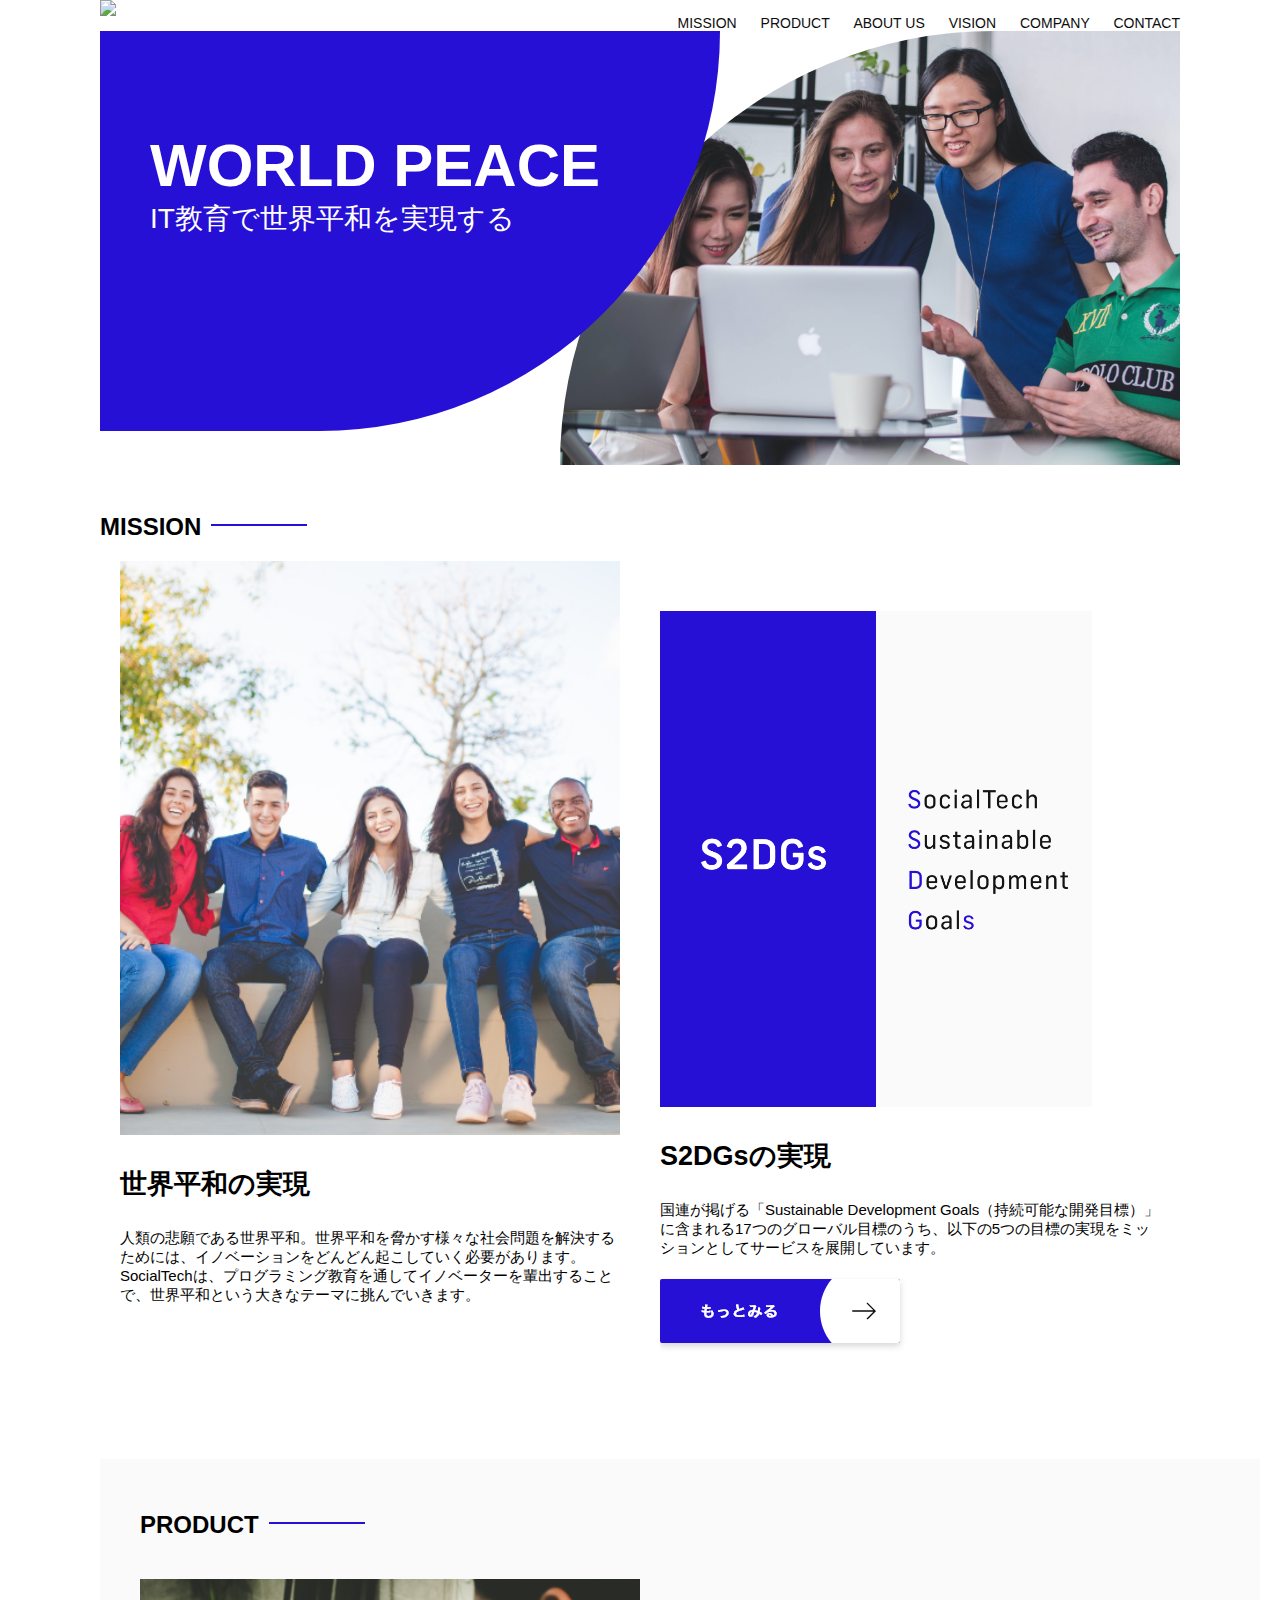
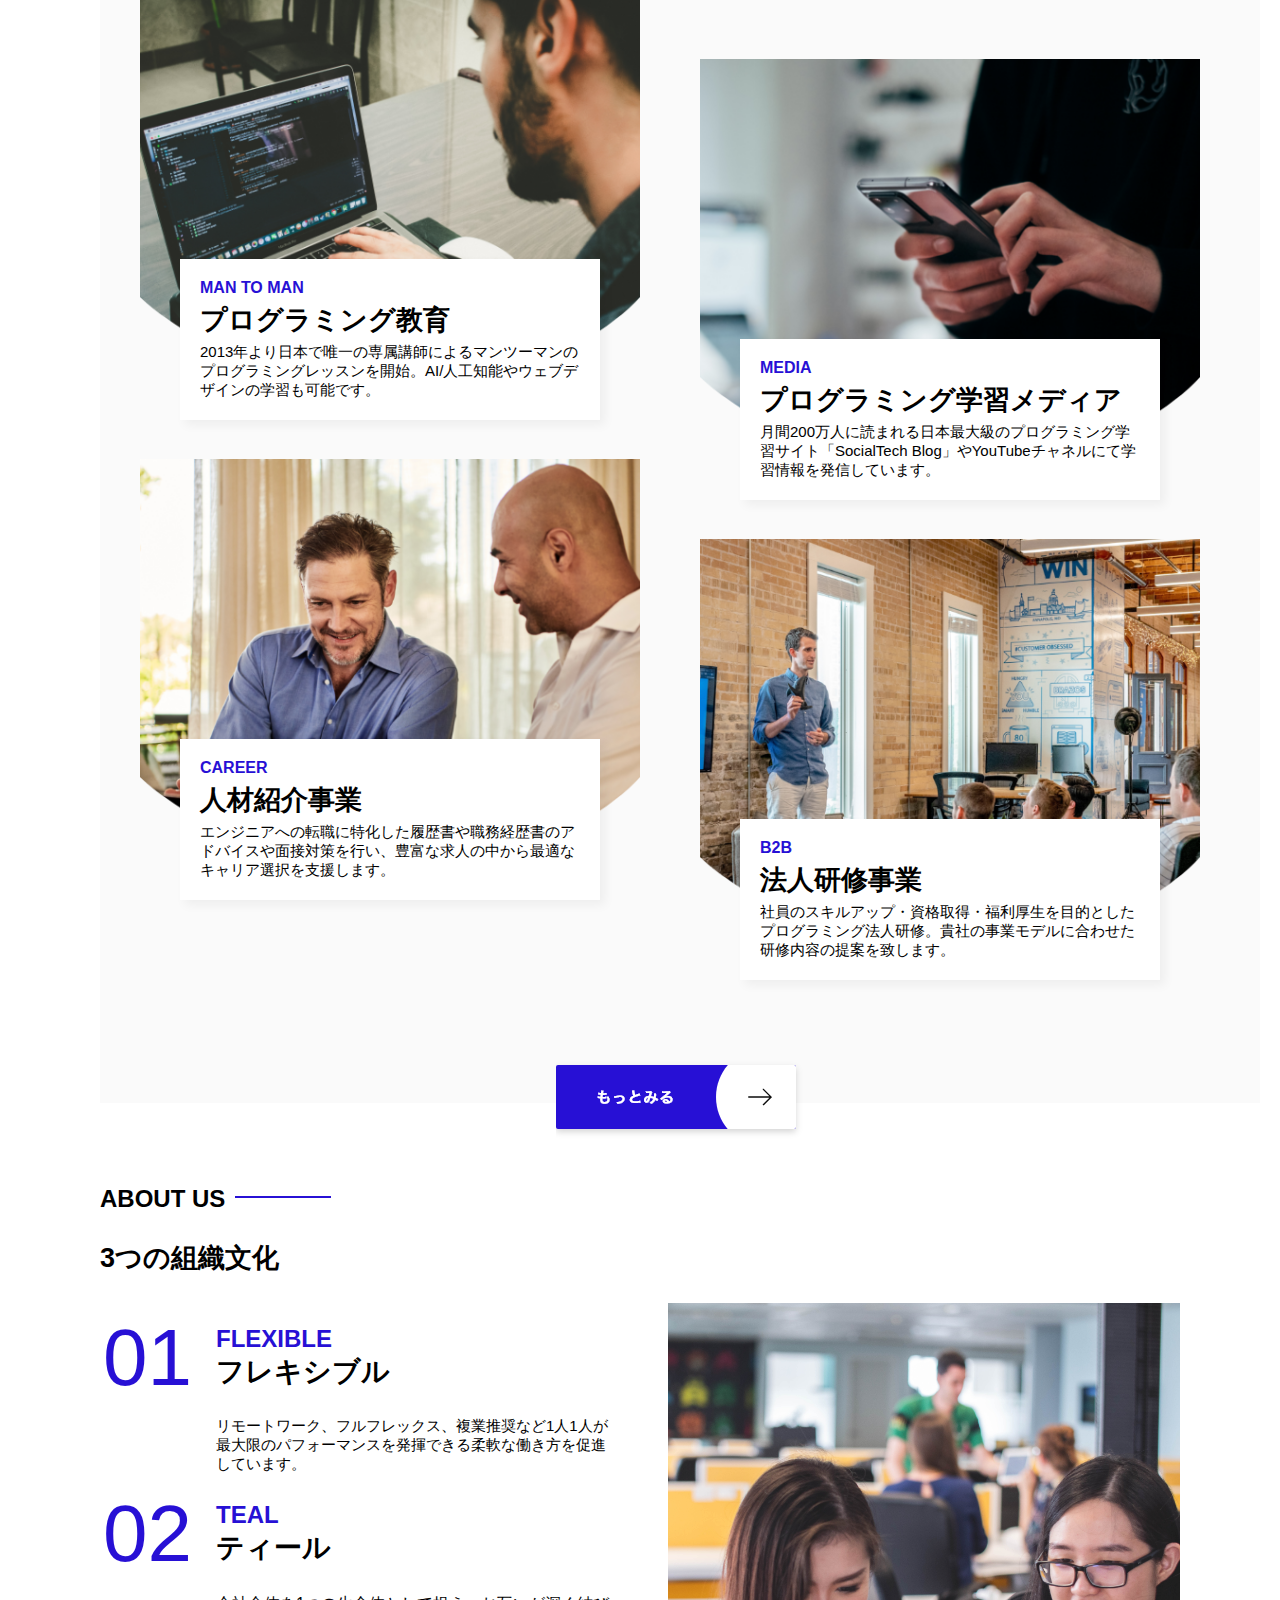
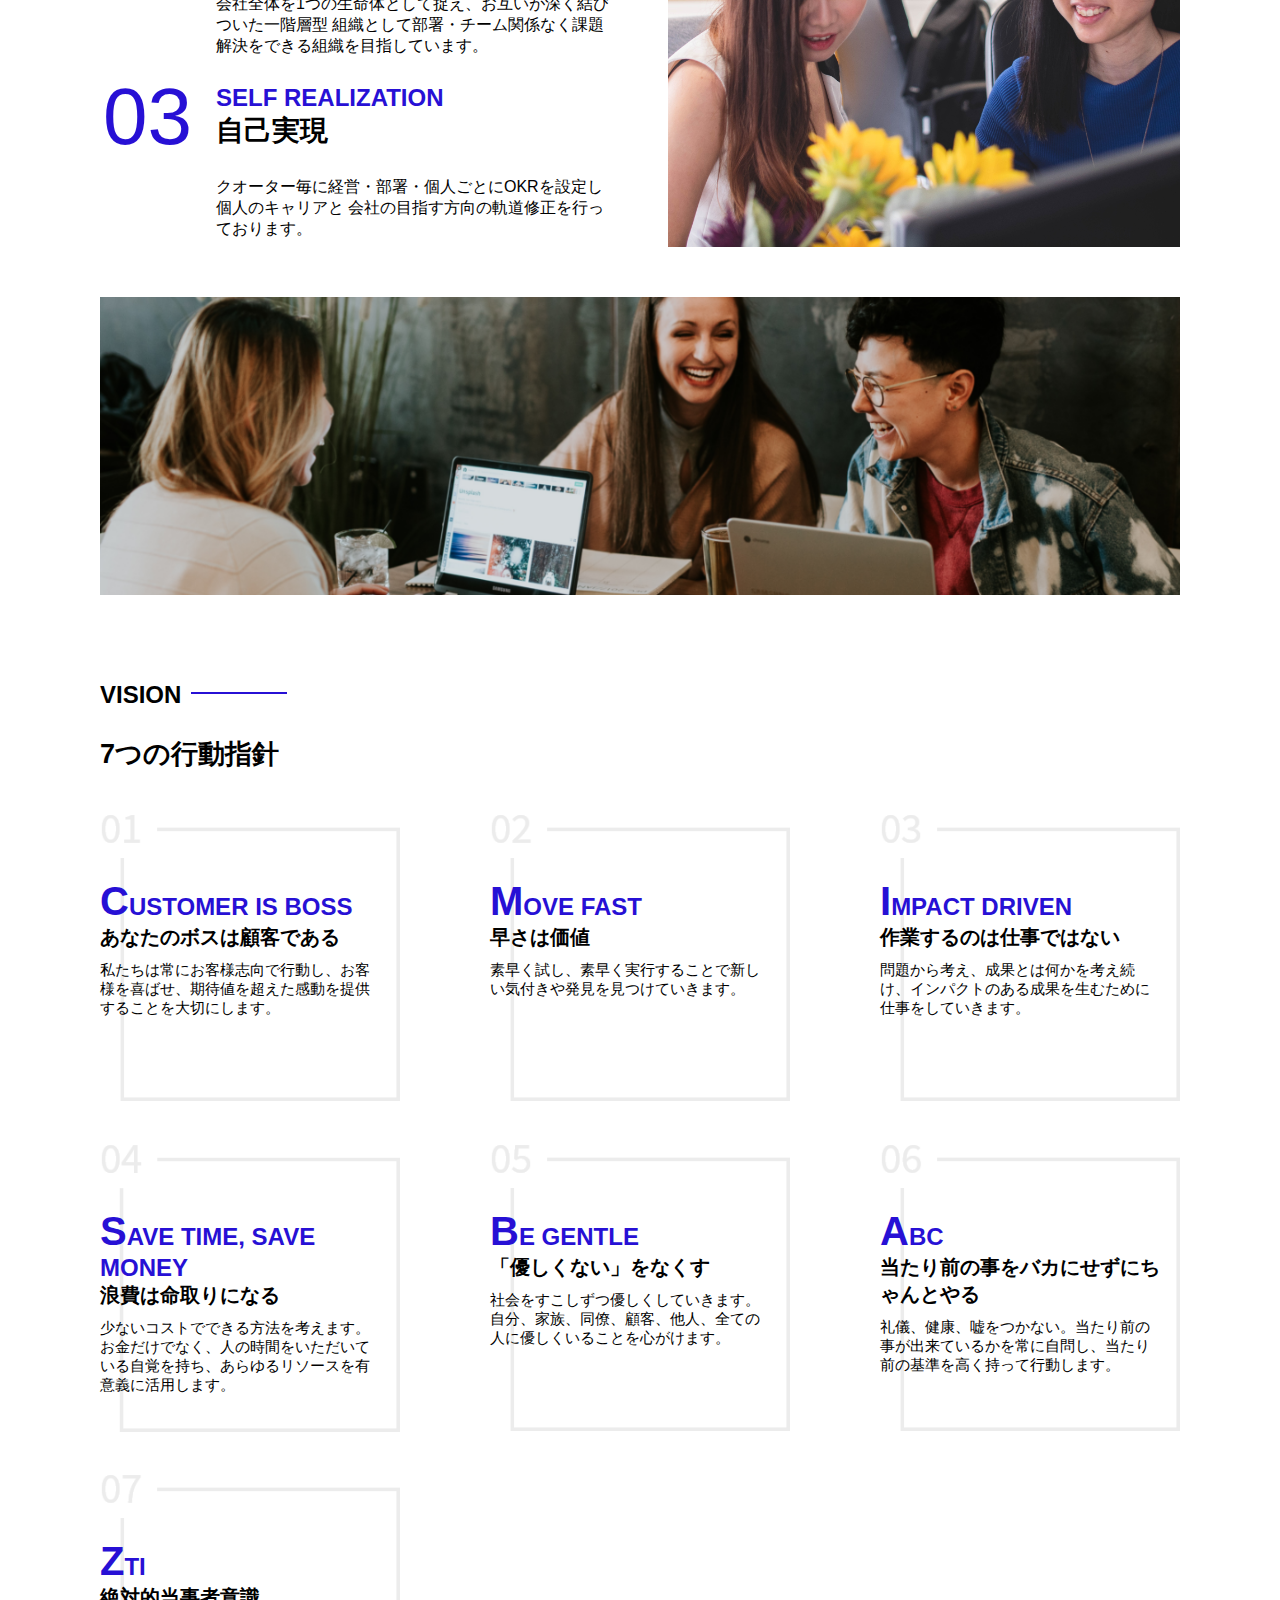
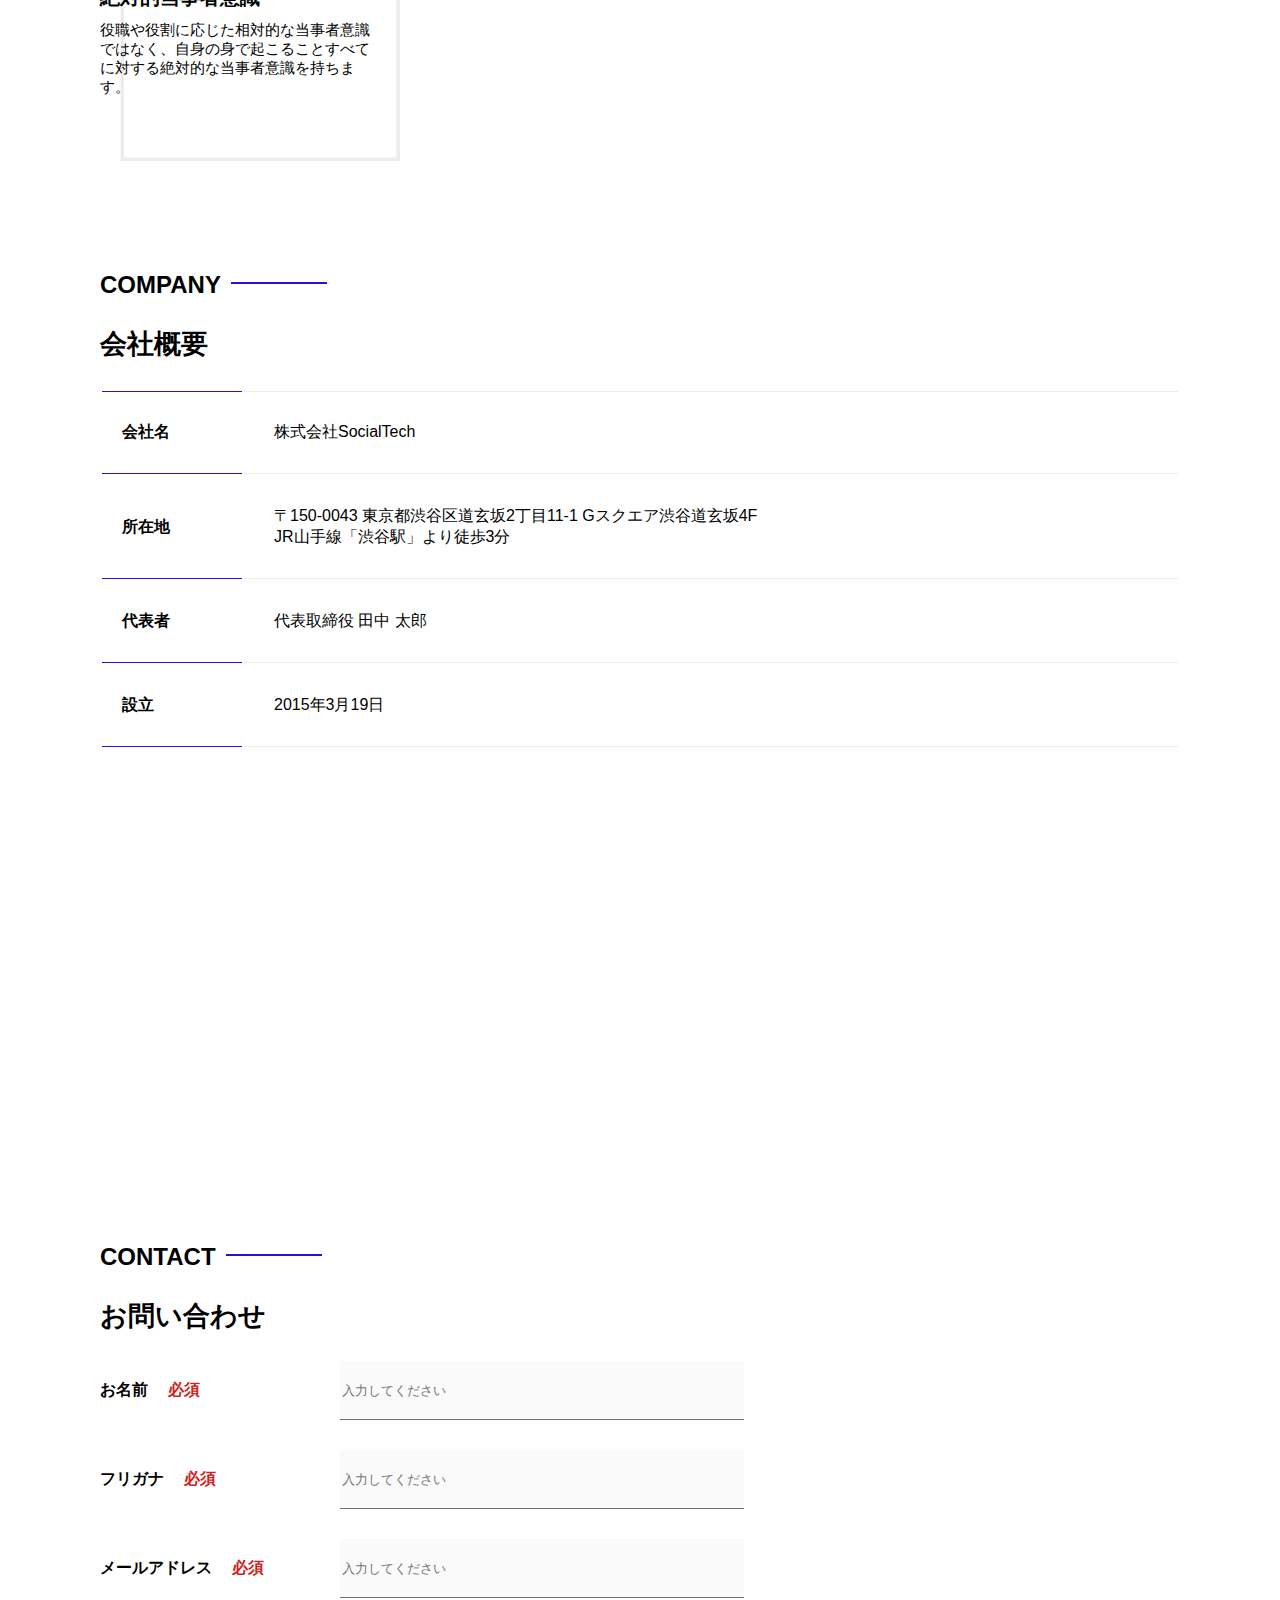
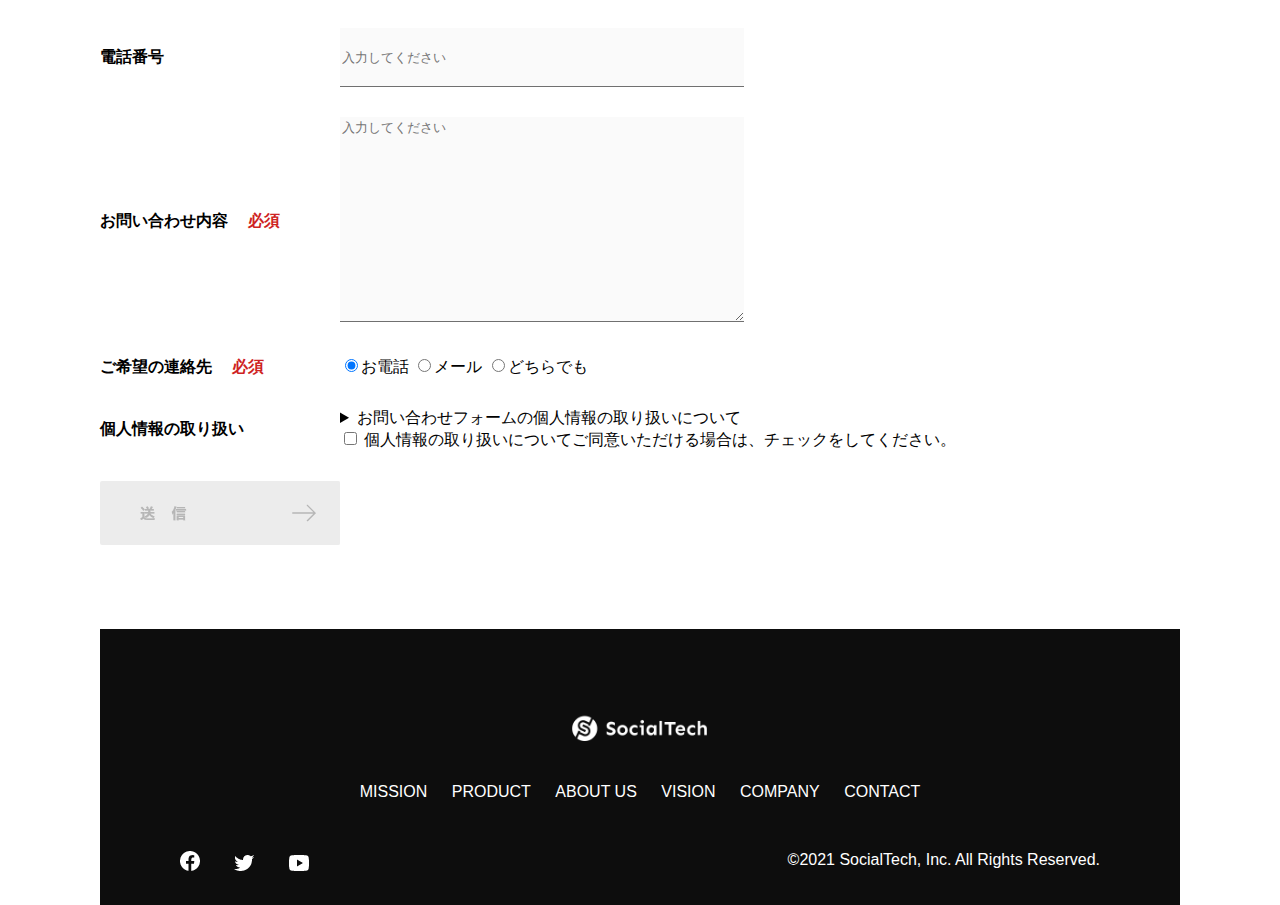
==== index.html @ fd16773b "初回コミット" ====
<!DOCTYPE html>
<html>

<head>
    <title>SocialTech</title>
    <meta charset="utf-8">
    <meta description="SocialTechはEdTech業界のリーディングカンパニーを目指します。">
    <meta name="viewport" content="width=device-width, initial-scale=1.0">
    <link rel="stylesheet" href="style.css">
</head>

<body>
    <!-- ヘッダー -->
    <header>
        <!-- ロゴ -->
        <a href="index.html" id="logo"><img src="images/logo.png"></a>

        <!-- PC用ナビゲーション -->
        <nav id="nav-pc">
            <a href="mission.html">MISSION</a>
            <a href="product.html">PRODUCT</a>
            <a href="index.html#aboutus">ABOUT US</a>
            <a href="index.html#vision">VISION</a>
            <a href="index.html#company">COMPANY</a>
            <a href="index.html#contact">CONTACT</a>
        </nav>

        <!-- スマホ用メニューボタン -->
        <img id="menu-sp" src="images/button-menu.png"
            onclick="document.getElementById('nav-sp').style.display = 'block'">

        <!-- スマホ用ナビゲーション -->
        <nav id="nav-sp">
            <img id="close" src="images/button-close.png"
                onclick="document.getElementById('nav-sp').style.display = 'none'">
            <a id="logo-sp" href="index.html" onclick="document.getElementById('nav-sp').style.display = 'none'"><img
                    src="images/logo-sp.png"></a>
            <a class="menu" href="mission.html"
                onclick="document.getElementById('nav-sp').style.display = 'none'">MISSION</a>
            <a class="menu" href="product.html"
                onclick="document.getElementById('nav-sp').style.display = 'none'">PRODUCT</a>
            <a class="menu" href="index.html#aboutus"
                onclick="document.getElementById('nav-sp').style.display = 'none'">ABOUT US</a>
            <a class="menu" href="index.html#vision"
                onclick="document.getElementById('nav-sp').style.display = 'none'">VISION</a>
            <a class="menu" href="index.html#company"
                onclick="document.getElementById('nav-sp').style.display = 'none'">COMPANY</a>
            <a class="menu" href="index.html#contact"
                onclick="document.getElementById('nav-sp').style.display = 'none'">CONTACT</a>
            <div id="sns">
                <a href="https://www.facebook.com/sejuku2013"><img src="images/button-facebook.png"></a>
                <a href="https://twitter.com/samuraijuku"><img src="images/button-twitter.png"></a>
                <a href="https://www.youtube.com/channel/UCCFOQO5aDK0xXam4cUQXT8g"><img
                        src="images/button-youtube.png"></a>
            </div>
        </nav>
    </header>
    <main>
        <article>
            <!-- メインビジュアル -->
            <section id="main-visual">
                <div id="main-message">
                    <h1>WORLD PEACE</h1>
                    <p>IT教育で世界平和を実現する</p>
                </div>
                <img src="images/index/index-main.png">
            </section>
            <section id="mission">
                <h2 class="index-h2">MISSION</h2>
                <div id="mission-flex">
                    <div>
                        <img id="mission-photo" src="images/index/index-mission.png">
                        <h3>世界平和の実現</h3>
                        <p>
                            人類の悲願である世界平和。世界平和を脅かす様々な社会問題を解決するためには、イノベーションをどんどん起こしていく必要があります。SocialTechは、プログラミング教育を通してイノベーターを輩出することで、世界平和という大きなテーマに挑んでいきます。
                        </p>
                    </div>
                    <div>
                        <img id="s2dgs" src="images/index/s2dgs.png">
                        <h3>S2DGsの実現</h3>
                        <p>国連が掲げる「Sustainable Development
                            Goals（持続可能な開発目標）」に含まれる17つのグローバル目標のうち、以下の5つの目標の実現をミッションとしてサービスを展開しています。</p>
                        <a href="mission.html">
                            <img src="images/button-more.png">
                        </a>
                    </div>
                </div>
            </section>
            <!-- プロダクト -->
            <section id="product">
                <h2 class="index-h2">PRODUCT</h2>
                <div>
                    <div id="product-left">
                        <div>
                            <img class="product-photo" src="images/index/index-mantoman.png">
                            <div class="product-explain">
                                <span>MAN TO MAN</span>
                                <h3>プログラミング教育</h3>
                                <p>2013年より日本で唯一の専属講師によるマンツーマンのプログラミングレッスンを開始。AI/人工知能やウェブデザインの学習も可能です。</p>
                            </div>
                        </div>
                        <div>
                            <img class="product-photo" src="images/index/index-career.png">
                            <div class="product-explain">
                                <span>CAREER</span>
                                <h3>人材紹介事業</h3>
                                <p>エンジニアへの転職に特化した履歴書や職務経歴書のアドバイスや面接対策を行い、豊富な求人の中から最適なキャリア選択を支援します。</p>
                            </div>
                        </div>
                    </div>
                    <div id="product-right">
                        <div>
                            <img class="product-photo" src="images/index/index-media.png">
                            <div class="product-explain">
                                <span>MEDIA</span>
                                <h3>プログラミング学習メディア</h3>
                                <p>月間200万人に読まれる日本最大級のプログラミング学習サイト「SocialTech
                                    Blog」やYouTubeチャネルにて学習情報を発信しています。</p>
                            </div>
                        </div>
                        <div>
                            <img class="product-photo" src="images/index/index-b2b.png">
                            <div class="product-explain">
                                <span>B2B</span>
                                <h3>法人研修事業</h3>
                                <p>社員のスキルアップ・資格取得・福利厚生を目的としたプログラミング法人研修。貴社の事業モデルに合わせた研修内容の提案を致します。</p>
                            </div>
                        </div>
                    </div>
                </div>
                <div>
                    <a id="product-more" href="product.html">
                        <img src="images/button-more.png">
                    </a>
                </div>
            </section>
            <!-- ABOUT US -->
            <section id="aboutus">
                <h2 class="index-h2">ABOUT US</h2>
                <h3>3つの組織文化</h3>
                <div>
                    <table class="culture-table">
                        <tr>
                            <td>
                                <span class="culture-num">01</span>
                            </td>
                            <td>
                                <span class="culture-en">FLEXIBLE</span>
                                <span class="culture-jp">フレキシブル</span>
                            </td>
                        </tr>
                        <tr>
                            <td>
                            </td>
                            <td>
                                <p class="culture-description">
                                    リモートワーク、フルフレックス、複業推奨など1人1人が最大限のパフォーマンスを発揮できる柔軟な働き方を促進しています。
                                </p>
                            </td>
                        </tr>
                        <tr>
                            <td>
                                <span class="culture-num">02</span>
                            </td>
                            <td>
                                <span class="culture-en">TEAL</span>
                                <span class="culture-jp">ティール</span>
                            </td>
                        </tr>
                        <tr>
                            <td></td>
                            <td>
                                会社全体を1つの生命体として捉え、お互いが深く結びついた一階層型
                                組織として部署・チーム関係なく課題解決をできる組織を目指しています。
                            </td>
                        </tr>
                        <tr>
                            <td>
                                <span class="culture-num">03</span>
                            </td>
                            <td>
                                <span class="culture-en">SELF REALIZATION</span>
                                <span class="culture-jp">自己実現</span>
                            </td>
                        </tr>
                        <td>
                        </td>
                        <td>
                            クオーター毎に経営・部署・個人ごとにOKRを設定し個人のキャリアと
                            会社の目指す方向の軌道修正を行っております。
                        </td>
                    </table>
                    <img class="culture-img" src="images/index/index-aboutus1.png">
                </div>
                <img class="culture-img2" src="images/index/index-aboutus2.png">
            </section>
            <!-- VISION -->
            <section id="vision">
                <h2 class="index-h2">VISION</h2>
                <h3>7つの行動指針</h3>
                <div>
                    <div class="vision-box">
                        <img src="images/index/vision-01.png">
                        <span>
                            <h4>CUSTOMER IS BOSS</h4>
                            <h5>あなたのボスは顧客である</h5>
                            <p>私たちは常にお客様志向で行動し、お客様を喜ばせ、期待値を超えた感動を提供することを大切にします。</p>
                        </span>
                    </div>
                    <div class="vision-box">
                        <img src="images/index/vision-02.png">
                        <span>
                            <h4>MOVE FAST</h4>
                            <h5>早さは価値</h5>
                            <p>素早く試し、素早く実行することで新しい気付きや発見を見つけていきます。</p>
                        </span>
                    </div>
                    <div class="vision-box">
                        <img src="images/index/vision-03.png">
                        <span>
                            <h4>IMPACT DRIVEN</h4>
                            <h5>作業するのは仕事ではない</h5>
                            <p>問題から考え、成果とは何かを考え続け、インパクトのある成果を生むために仕事をしていきます。</p>
                        </span>
                    </div>
                    <div class="vision-box">
                        <img src="images/index//vision-04.png">
                        <span>
                            <h4>SAVE TIME, SAVE MONEY</h4>
                            <h5>浪費は命取りになる</h5>
                            <p>少ないコストでできる方法を考えます。お金だけでなく、人の時間をいただいている自覚を持ち、あらゆるリソースを有意義に活用します。</p>
                        </span>

                    </div>
                    <div class="vision-box">
                        <img src="images/index/vision-05.png">
                        <span>
                            <h4>BE GENTLE</h4>
                            <h5>「優しくない」をなくす</h5>
                            <p>社会をすこしずつ優しくしていきます。自分、家族、同僚、顧客、他人、全ての人に優しくいることを心がけます。</p>
                        </span>
                    </div>
                    <div class="vision-box">
                        <img src="images/index/vision-06.png">
                        <span>
                            <h4>ABC</h4>
                            <h5>当たり前の事をバカにせずにちゃんとやる</h5>
                            <p>礼儀、健康、嘘をつかない。当たり前の事が出来ているかを常に自問し、当たり前の基準を高く持って行動します。</p>
                        </span>
                    </div>
                    <div class="vision-box">
                        <img src="images/index/vision-07.png">
                        <span>
                            <h4>ZTI</h4>
                            <h5>絶対的当事者意識</h5>
                            <p>役職や役割に応じた相対的な当事者意識ではなく、自身の身で起こることすべてに対する絶対的な当事者意識を持ちます。</p>
                        </span>
                    </div>
                </div>
            </section>
            <!-- COMPANY -->
            <section id="company">
                <h2 class="index-h2">COMPANY</h2>
                <h3>会社概要</h3>
                <table id="company-table">
                    <tr>
                        <th class="tableheader-first">会社名</th>
                        <td class="cell-first">株式会社SocialTech</td>
                    </tr>
                    <tr>
                        <th class="tableheader">所在地</th>
                        <td class="cell">〒150-0043 東京都渋谷区道玄坂2丁目11-1 Gスクエア渋谷道玄坂4F<br>JR山手線「渋谷駅」より徒歩3分</td>
                    </tr>
                    <tr>
                        <th class="tableheader">代表者</th>
                        <td class="cell">代表取締役 田中 太郎</td>
                    </tr>
                    <tr>
                        <th class="tableheader">設立</th>
                        <td class="cell">2015年3月19日</td>
                    </tr>
                </table>
                <iframe
                    src="https://www.google.com/maps/embed?pb=!1m18!1m12!1m3!1d3241.7759544892483!2d139.69399665123464!3d35.65789123876098!2m3!1f0!2f0!3f0!3m2!1i1024!2i768!4f13.1!3m3!1m2!1s0x60188caa0042e8d1%3A0xba130bea826a7aa2!2z44CSMTUwLTAwNDMg5p2x5Lqs6YO95riL6LC35Yy66YGT546E5Z2C77yS5LiB55uu77yR77yR4oiS77yR!5e0!3m2!1sja!2sjp!4v1636872991912!5m2!1sja!2sjp"
                    style="border:0;" allowfullscreen="" loading="lazy">
                </iframe>
            </section>
            <!-- お問い合わせフォーム -->
            <section id="contact">
                <h2 class="index-h2">CONTACT</h2>
                <h3>お問い合わせ</h3>
                <!-- STATIC FORMSのフォームタグ -->
                <form action="https://api.staticforms.xyz/submit" method="post">
                    <input type="text" name="honeypot" style="display:none">
                    <!-- STATIC FORMSのアクセスキー -->
                    <input type="hidden" name="accessKey" value="3d576f82-c45e-4c4a-bfc5-5e258bc53b3f">
                    <!--メールのタイトル-->
                    <input type="hidden" name="subject" value="お問い合わせフォーム" />
                    <!--送信先のメールアドレスをvalueに設定する-->
                    <input type="hidden" name="replyTo" value="">
                    <!--redirectToのURLは公開後ののURLへリンクする-->
                    <input type="hidden" name="redirectTo" value="">

                    <div>
                        <div class="contact-heading">
                            <label class="contact-label">お名前<span class="contact-span">必須</span></label>
                        </div>
                        <div class="contact-form">
                            <input type="text" name="name" placeholder="入力してください" class="contact-textbox">
                        </div>
                    </div>
                    <div>
                        <div class="contact-heading">
                            <label class="contact-label">フリガナ<span class="contact-span">必須</span></label>
                        </div>
                        <div>
                            <input type="text" name="hurigana" placeholder="入力してください" class="contact-textbox">
                        </div>
                    </div>
                    <div>
                        <div class="contact-heading">
                            <label class="contact-label">メールアドレス<span class="contact-span">必須</span></label>
                        </div>
                        <div>
                            <input type="text" name="email" placeholder="入力してください" class="contact-textbox" />
                        </div>
                    </div>
                    <div>
                        <div class="contact-heading">
                            <label class="contact-label">電話番号</label>
                        </div>
                        <div>
                            <input type="text" name="tel" placeholder="入力してください" class="contact-textbox" />
                        </div>
                    </div>
                    <div>
                        <div class="contact-heading">
                            <label class="contact-label">お問い合わせ内容<span class="contact-span">必須</span></label>
                        </div>
                        <div>
                            <textarea class="contact-textarea " placeholder="入力してください" name="message"></textarea>
                        </div>
                    </div>
                    <div>
                        <div class="contact-heading">
                            <label class="contact-label">ご希望の連絡先<span class="contact-span">必須</span></label>
                        </div>
                        <div>
                            <input class="radiobutton" type="radio" value="tel" name="contact"
                                checked><label>お電話</label>
                            <input class="radiobutton" type="radio" value="mail" name="contact"><label>メール</label>
                            <input class="radiobutton" type="radio" value="both" name="contact"><label>どちらでも</label>
                        </div>
                    </div>
                    <div>
                        <div class="contact-heading">
                            <label class="contact-label">個人情報の取り扱い</label>
                        </div>
                        <div>
                            <details>
                                <summary>お問い合わせフォームの個人情報の取り扱いについて</summary>
                                <div>
                                    <span>１．組織の名称又は氏名</span><br>
                                    株式会社SocialTech<br><br>
                                    <span>２．個人情報保護管理者（若しくはその代理人）の氏名又は職名、所属及び連絡先
                                        鈴木 一郎 コーポレート部</span><br>
                                    メールアドレス：support@socialtech.net<br>
                                    TEL：03-xxxx-xxxx<br>
                                    <span>３．個人情報の利用目的</span><br>
                                    ・本サービス及び本サービスに関連する情報の提供又はそれらに関する連絡のため<br>
                                    ・ユーザーの本人確認のため<br>
                                    ・当社サービスのご案内のため<br>
                                    ・当社の商品等の広告または宣伝（電子メールによるものを含むものとします。）<br><br>
                                    <span>４．個人情報の取り扱い業務の委託</span><br>
                                    個人情報の取扱業務の全部または一部を外部に業務委託する場合があります。<br>
                                    その際、弊社は、個人情報を適切に保護できる管理体制を敷き実行していることを条件として<br>
                                    委託先を厳選したうえで、機密保持契約を委託先と締結し、お客様の個人情報を厳密に管理させます。<br><br>
                                    <span>５．個人情報の開示等の請求</span><br>
                                    お客様は、弊社に対してご自身の個人情報の開示等（利用目的の通知、開示、内容の訂正・追加・削除、利用の停止または消去、第三者への提供の停止）に関して、当社問合わせ窓口に申し出ることができます。<br>
                                    その際、弊社はお客様ご本人を確認させていただいたうえで、合理的な期間内に対応いたします。<br><br>
                                    なお、個人情報に関する弊社問合わせ先は、次の通りです。<br><br>
                                    株式会社SocialTech　個人情報問合せ窓口<br>
                                    〒150-0043　東京都渋谷区道玄坂2丁目11-1 Ｇスクエア渋谷道玄坂 4F<br>
                                    メールアドレス：support@socialtech.net　TEL：03-xxxx-xxxx<br><br>
                                    <span>６．個人情報を提供されることの任意性について</span><br><br>
                                    お客様がご自身の個人情報を弊社に提供されるか否かは、お客様のご判断によりますが、もしご提供されない場合には、適切なサービスが提供できない場合がありますので予めご了承ください。
                                </div>
                            </details>
                            <input type="checkbox" name="agree">
                            個人情報の取り扱いについてご同意いただける場合は、チェックをしてください。
                        </div>
                    </div>
                    <input type="image" value="Submit" src="images/button-submit.png" />
                </form>
            </section>
        </article>
        <footer>
            <div id="footer-logo">
                <img src="images/logo-sp.png">
            </div>
            <div id="footer-link">
                <a href="mission.html">MISSION</a>
                <a href="product.html">PRODUCT</a>
                <a href="index.html#aboutus">ABOUT US</a>
                <a href="index.html#vision">VISION</a>
                <a href="index.html#company">COMPANY</a>
                <a href="index.html#contact">CONTACT</a>
            </div>
            <div id="sns-footer">
                <a href="https://www.facebook.com/sejuku2013"><img src="images/button-facebook.png"></a>
                <a href="https://twitter.com/samuraijuku"><img src="images/button-twitter.png"></a>
                <a href="https://www.youtube.com/channel/UCCFOQO5aDK0xXam4cUQXT8g"><img
                        src="images/button-youtube.png"></a>
                <span id="copyright">&copy;2021 SocialTech, Inc. All Rights Reserved. <span>
            </div>
        </footer>
    </main>
</body>

</html>
---- style.css ----
/* PC、スマホ共通スタイル */
body {
    font-family: "Source Sans Pro", "Hiragino Kaku Gothic ProN", Meiryo, Arial,
        sans-serif;
}

p {
    font-size: 15px;
}

.arrow-right {
    color: #2710d5;
}

#submit {
    margin-top: 50px;
}

/*================
 PC用のスタイル
=================*/
@media screen and (min-width: 768px) {
    /* 横幅設定 */
    body {
        max-width: 1080px;
        min-width: 900px;
        margin: 0 auto 0 auto;
    }

    /* ヘッダー */
    header {
        display: flex;
        justify-content: space-between;
    }

    /* ナビゲーションのレイアウト */
    #nav-pc {
        text-align: right;
        font-size: 14px;
        padding-top: 15px;
    }

    /* ナビゲーションのリンクの装飾設定 */
    #nav-pc > a {
        text-decoration: none;
        margin-left: 20px;
    }
    #nav-pc > a:link {
        color: #0d0d0d;
    }
    #nav-pc > a:visited {
        color: #0d0d0d;
    }
    #nav-pc > a:hover {
        color: #0d0d0d;
        text-decoration: underline;
    }
    #nav-pc > a:active {
        color: #0d0d0d;
    }

    /* スマホ用ナビを非表示 */
    #nav-sp,
    #menu-sp {
        display: none;
    }

    /* メインビジュアル*/
    #main-visual {
        position: relative;
        height: 400px;
    }
    #main-message {
        position: absolute;
        top: 0;
        left: 0;
        background-color: #2710d5;
        color: #ffffff;
        border-radius: 0 0 476px 0;
        max-width: 620px;
        height: 100%;
        width: 100%;
        z-index: 11;
    }
    #main-message > h1 {
        font-size: 60px;
        font-weight: bold;
        margin: 100px 0 0 50px;
    }

    #main-message > p {
        font-size: 28px;
        margin: 0 0 0 50px;
    }
    #main-visual > img {
        max-width: 620px;
        border-radius: 476px 0 0 0;
        position: absolute;
        top: 0;
        right: 0;
        z-index: 10;
    }

    /*見出し*/
    h2 {
        margin: 40px 0 0 0;
    }

    h2::after {
        content: url("images/line.png");
        margin-left: 10px;
    }

    h3 {
        font-size: 27px;
    }

    /* ミッション */
    #mission {
        margin: 80px auto 80px auto;
        width: 100%;
    }

    #mission-flex {
        width: 100%;
        display: flex;
    }

    #mission-flex > div {
        width: 50%;
        margin: 20px;
    }

    #mission-photo {
        width: 100%;
    }

    #s2dgs {
        margin-top: 50px;
    }

    /* プロダクト */
    #product {
        background-color: #fafafa;
        width: 100%;
        margin: 80px 0 80px 0;
        padding: 10px 40px 0px 40px;
    }

    /* 外枠 */
    #product > div {
        margin-top: 40px;
        display: flex;
    }

    /* 左のカラム */
    #product-left {
        width: 50%;
        margin-right: 20px;
    }

    /* 右のカラム */
    #product-right {
        width: 50%;
        margin-left: 20px;
        margin-top: 80px;
    }

    /* 写真＋説明の枠 */
    #product-left > div {
        position: relative;
        height: 480px;
        margin-right: 20px;
    }
    #product-right > div {
        position: relative;
        height: 480px;
        margin-right: 20px;
    }

    /* 写真*/
    .product-photo {
        width: 100%;
    }

    /* 説明文の枠 */
    .product-explain {
        background-color: #ffffff;
        position: absolute;
        left: 0;
        top: 280px;
        margin: 0 40px 0 40px;
        padding: 20px;
        box-shadow: 5px 5px 10px rgba(0, 0, 0, 0.05);
    }

    /* 説明文の英語 */
    .product-explain > span {
        color: #2710d5;
        font-weight: bold;
        font-size: 16px;
        margin: 0px;
    }

    /* 説明文の見出し */
    .product-explain > h3 {
        margin: 5px 0 5px 0;
    }

    /* 説明文 */
    .product-explain > p {
        margin: 0;
    }

    /* もっと見るボタン */
    #product-more {
        margin: 0 auto -42px auto;
    }

    /* ABOUT US */
    #aboutus {
        margin: 80px auto 80px auto;
    }

    /* ３つの組織文化と写真を入れる枠 */
    #aboutus > div {
        display: flex;
    }

    /* 写真 */
    .culture-img {
        width: 100%;
        align-self: flex-start;
    }

    .culture-img2 {
        margin-top: 50px;
        width: 100%;
    }

    /* 3つの組織文化の表 */
    .culture-table {
        margin-right: 50px;
    }

    /* 番号 */
    .culture-num {
        font-size: 80px;
        color: #2710d5;
        margin: 0 20px 0 0;
    }

    /* 組織文化英語 */
    .culture-en {
        color: #2710d5;
        font-weight: bold;
        font-size: 24px;
        display: block;
    }

    /* 組織文化日本語 */
    .culture-jp {
        font-size: 28px;
        font-weight: bold;
    }

    /* 説明文 */
    .culture-description {
        margin: 0;
    }

    /* ビジョン */
    #vision {
        margin: 80px auto 80px auto;
    }

    /* セクション内の外枠*/
    #vision > div {
        width: 100%;
        display: flex;
        justify-content: space-between;
        flex-wrap: wrap;
    }

    /*7つの行動指針の枠*/
    .vision-box {
        width: 300px;
        height: 300px;
        margin-bottom: 30px;
        position: relative;
    }

    .vision-box > img {
        width: 100%;
        height: auto;
        position: absolute;
        top: 0;
        left: 0;
        z-index: 30;
    }

    .vision-box > span {
        position: absolute;
        top: 0;
        left: 0;
        z-index: 31;
        margin-right: 20px;
    }

    .vision-box > span > h4 {
        color: #2710d5;
        font-size: 24px;
        margin: 80px 0 0 0;
    }

    .vision-box > span > h4::first-letter {
        font-size: 40px;
    }

    .vision-box > span > h5 {
        font-size: 20px;
        margin: 0 0 0 0;
    }

    .vision-box > span > p {
        margin: 10px 0 0 0;
    }

    /*会社概要*/
    #company {
        margin: 80px auto 80px auto;
    }

    #company > table {
        width: 100%;
    }

    .tableheader {
        text-align: left;
        padding: 20px;
        border-bottom-color: #2710d5;
        border-bottom-width: 1px;
        border-bottom-style: solid;
        width: 100px;
    }

    .tableheader-first {
        text-align: left;
        padding: 20px;
        border-bottom-color: #2710d5;
        border-bottom-width: 1px;
        border-bottom-style: solid;
        border-top-color: #2710d5;
        border-top-width: 1px;
        border-top-style: solid;
        width: 100px;
    }

    .cell {
        padding: 30px;
        border-bottom-color: #ececec;
        border-bottom-width: 1px;
        border-bottom-style: solid;
    }
    .cell-first {
        padding: 30px;
        border-bottom-color: #ececec;
        border-bottom-width: 1px;
        border-bottom-style: solid;
        border-top-color: #ececec;
        border-top-width: 1px;
        border-top-style: solid;
    }

    #company > iframe {
        width: 100%;
        height: 368px;
        margin-top: 40px;
    }

    /* お問い合わせ */
    #contact {
        margin: 80px auto 80px auto;
    }

    /* 外枠 */
    #contact > form > div {
        display: flex;
        flex-direction: row;
        flex-wrap: wrap;
        padding-bottom: 30px;
    }

    /* 左列　見出し */
    .contact-heading {
        width: 240px;
        align-self: center;
    }
    /* 見出しのラベル */
    .contact-label {
        width: 200px;
        font-weight: bold;
    }
    /* 必須 */
    .contact-span {
        color: #ce2222;
        margin: 0 0 0 20px;
        font-weight: bold;
    }
    /* テキストボックス */
    .contact-textbox {
        border-top: 0px;
        border-left: 0px;
        border-right: 0px;
        border-bottom-width: 1px;
        border-bottom-color: #707070;
        border-style: solid;
        background-color: #fafafa;
        height: 56px;
        width: 400px;
    }

    /* お問い合わせ内容のテキストエリア */
    .contact-textarea {
        border-top: 0px;
        border-left: 0px;
        border-right: 0px;
        border-bottom-width: 1px;
        border-bottom-color: #707070;
        background-color: #fafafa;
        width: 400px;
        height: 200px;
    }

    /* 個人情報の取り扱い */
    details {
        width: 700px;
    }
    details > div {
        background-color: #fafafa;
        padding: 20px;
    }

    details > span {
        font-weight: bold;
    }

    /* フッター */
    footer {
        background-color: #0d0d0d;
        text-align: center;
        padding: 80px 80px 30px 80px;
    }

    #footer-logo {
        margin-bottom: 30px;
    }

    #footer-link {
        margin-bottom: 50px;
    }
    #footer-link > a {
        text-decoration: none;
        margin: 10px;
    }
    #footer-link > a:link {
        color: #ffffff;
    }
    #footer-link > a:visited {
        color: #ffffff;
    }
    #footer-link > a:hover {
        color: #ffffff;
        text-decoration: underline;
    }
    #footer-link > a:active {
        color: #ffffff;
    }

    #sns-footer {
        text-align: left;
        width: 100%;
    }
    #sns-footer > a {
        margin-right: 30px;
    }

    #copyright {
        color: #ffffff;
        text-align: right;
        float: right;
    }

    /* mission.html用スタイル */
    /* ミッションのメインビジュアル */
    #mission-main {
        height: 496px;
        width: 100%;
        background-image: url("images/mission/mission-main.png");
        background-repeat: no-repeat;
        background-position-y: center;
    }

    #mission-title {
        background-color: #2710d5;
        width: 368px;
        color: #ffffff;
        height: 496px;
        border-radius: 0 248px 248px 0;
        position: relative;
    }
    #mission-title > h1 {
        position: absolute;
        top: 0;
        left: 100px;
        font-size: 80px;
    }

    #mission-title > span {
        position: absolute;
        top: 200px;
        left: 100px;
        font-size: 26px;
    }

    #mission-title > div {
        position: absolute;
        top: 350px;
        left: 100px;
        font-size: 16px;
    }

    #mission-s2dgs {
        width: 100%;
        margin: 20px;
    }

    .mission-h2 {
        color: #2710d5;
        font-size: 40px;
    }

    .mission-h2::after {
        content: none;
    }

    #section-s2dgs > img {
        width: 100%;
    }

    #mission-5goals {
        margin: 20px;
        display: flex;
    }
    #mission-5goals > div {
        flex-grow: 1;
    }

    #mission-5goals > div > div {
        margin-bottom: 40px;
    }

    #s2dgs-image {
        margin-right: 40px;
    }

    .fivegoals-image-right {
        float: right;
        margin: 20px;
    }

    .fivegoals-image-left {
        float: left;
        margin: 20px;
    }

    .fivegoals-number {
        color: #2710d5;
        font-size: 48px;
        font-weight: bold;
        margin: 0;
    }

    .fivegoals-h3 {
        font-size: 28px;
        margin: 0;
    }
    .fivegoals-p {
        margin: 0;
    }

    /* プロダクトページ */
    #product-main {
        height: 496px;
        width: 100%;
        background-image: url("images/product/product-main.png");
        background-repeat: no-repeat;
        background-position-y: center;
    }

    #product-title {
        background-color: #2710d5;
        width: 368px;
        color: #ffffff;
        height: 496px;
        border-radius: 0 248px 248px 0;
        position: relative;
    }
    #product-title > h1 {
        position: absolute;
        top: 0;
        left: 100px;
        font-size: 80px;
    }

    #product-title > span {
        position: absolute;
        top: 200px;
        left: 100px;
        font-size: 26px;
    }

    #product-title > div {
        position: absolute;
        top: 350px;
        left: 100px;
        font-size: 16px;
    }

    /* セクション1 */
    .product-section1 {
        position: relative;
        margin: 20px;
        height: 340px;
    }

    .product-section1 > img {
        position: absolute;
        top: 0;
        left: 0;
        width: 450px;
        margin: 0 40px 30px 0;
        border-radius: 0 432px 0 0;
    }

    .product-section1 > div {
        position: absolute;
        top: 0;
        left: 480px;
    }

    /*セクション２*/

    .product-section2 {
        position: relative;
        margin: 20px;
        height: 340px;
    }

    .product-section2 > img {
        position: absolute;
        top: 0;
        right: 0;
        width: 450px;
        margin: 0 0 30px 40px;
        border-radius: 432px 0 0 0;
    }

    .product-section2 > div {
        width: 500px;
        position: absolute;
        top: 0;
        left: 0;
    }

    .product-h2 {
        color: #2710d5;
        font-size: 24px;
        margin: 0;
    }

    .product-h3 {
        font-size: 28px;
        margin: 0;
    }
}

/*====================
 スマートフォン用のスタイル
=====================*/
@media screen and (max-width: 767px) {
    body {
        min-width: 375px;
        margin: 0;
    }

    /* PC用ナビゲーション非表示 */
    #nav-pc {
        display: none;
    }

    /* ハンバーガーメニュー */
    #menu-sp {
        float: right;
        padding: 0;
    }

    /* スマホ用ナビゲーションの表示切替*/
    /* 初期状態、レイアウトと非表示設定 */
    #nav-sp {
        background-color: #2710d5;
        position: absolute;
        left: 0;
        top: 0;
        height: 100%;
        width: 100%;
        display: none;
        z-index: 100;
    }

    /* ×ボタン */
    #close {
        position: absolute;
        top: 20px;
        right: 20px;
    }

    /* ナビゲーションメニュー用ロゴ */
    #logo-sp {
        margin: 80px 0 30px 20px;
    }

    /* ナビゲーションのリンクの装飾設定 */
    #nav-sp > a {
        display: block;
    }

    #nav-sp > a:link {
        color: #ffffff;
    }
    #nav-sp > a:visited {
        color: #ffffff;
    }
    #nav-sp > a:hover {
        color: #ffffff;
        text-decoration: underline;
    }
    #nav-sp > a:active {
        color: #ffffff;
    }

    #nav-sp > .menu {
        text-decoration: none;
        display: block;
        margin: 0 20px 0 20px;
        height: 44px;
        font-size: 16px;
        background-image: url("images/arrow.png");
        background-repeat: no-repeat;
        background-position: right top;
    }

    #sns {
        position: absolute;
        bottom: 20px;
        left: 20px;
    }
    #sns > a {
        margin-right: 30px;
    }

    /* メインビジュアル */
    #main-visual {
        position: relative;
        height: 470px;
        width: 100%;
        overflow: hidden;
    }
    #main-visual > div {
        position: absolute;
        top: 0;
        left: 0;
        background-color: #2710d5;
        color: white;
        border-radius: 0 0 476px 0;
        text-align: center;
        height: 280px;
        width: 100%;
        z-index: 11;
    }
    #main-visual > div > div {
        margin: 100px 0 auto 0;
    }
    #main-visual > div > h1 {
        font-size: 28px;
        margin: 90px 0 0 0;
    }

    #main-visual > div > p {
        margin: 0;
    }

    #main-visual > img {
        width: 100%;
        border-radius: 476px 0 0 0;

        z-index: 10;
        position: absolute;
        bottom: 0;
        right: 0;
    }

    /*見出し*/
    h2::after {
        content: url("images/line.png");
        margin-left: 10px;
    }

    h3 {
        font-size: 24px;
        margin: 10px 0 0 0;
    }

    /* ミッション */
    #mission {
        margin: 20px;
    }

    #mission-photo {
        width: 100%;
    }

    #s2dgs {
        width: 100%;
    }

    /* プロダクト */
    #product {
        background-color: #fafafa;
        padding-top: 10px;
    }

    #product h2 {
        margin-left: 20px;
    }
    /* 外枠 */
    /* 左右のカラム　スマホでは縦並び */
    #product-left,
    #product-right {
        margin-right: 20px;
        margin-left: 20px;
    }

    /* 写真＋説明の枠 */
    #product-left > div,
    #product-right > div {
        position: relative;
        height: 540px;
    }

    /* 説明文の枠 */
    .product-explain {
        background-color: #ffffff;
        position: absolute;
        left: 0;
        bottom: 50px;
        padding: 20px;
        box-shadow: 5px 5px 10px rgba(0, 0, 0, 0.05);
    }

    .product-explain > span {
        color: #2710d5;
        font-weight: bold;
        font-size: 16px;
        margin: 0px;
    }

    .product-explain > h3 {
        margin: 10px 0 10px 0;
    }

    /* 写真*/
    .product-photo {
        width: 100%;
    }

    #product-more > img {
        margin: 0 0 -42px 20px;
    }

    /* ABOUT US */
    #aboutus {
        margin: 80px 20px 80px 20px;
    }

    #aboutus > div {
        display: flex;
        flex-direction: column;
    }

    .culture-table {
        width: 100%;
        padding-right: 20px;
        order: 2;
    }

    .culture-img {
        width: 100%;
        order: 1;
    }

    .culture-img2 {
        width: 100%;
    }
    .culture-num {
        font-size: 80px;
        color: #2710d5;
    }

    .culture-en {
        color: #2710d5;
        font-weight: bold;
        font-size: 24px;
        display: block;
    }

    .culture-jp {
        display: block;
    }

    .culture-description {
        margin: 0;
    }

    /* ビジョン */
    #vision {
        margin: 80px 20px 80px 20px;
    }

    .vision-box {
        width: 300px;
        height: 300px;
        margin-bottom: 30px;
        position: relative;
    }

    .vision-box > img {
        width: 100%;
        height: auto;
        position: absolute;
        top: 0;
        left: 0;
        z-index: 30;
    }

    .vision-box > span {
        position: absolute;
        top: 0;
        left: 0;
        z-index: 31;
        margin-right: 20px;
    }

    .vision-box > span > h4 {
        color: #2710d5;
        font-size: 24px;
        margin: 60px 0 0 0;
    }

    .vision-box > span > h5 {
        font-size: 20px;
        margin: 0 0 0 0;
    }
    .vision-box > span > p {
        margin: 10px 0 0 0;
    }

    /*会社概要*/
    #company {
        margin: 0 20px 0 20px;
    }

    #company > h3 {
        margin-bottom: 20px;
    }

    #company > table {
        width: 100%;
    }

    .tableheader-first {
        text-align: left;
        padding: 20px;
        border-bottom-color: #2710d5;
        border-bottom-width: 1px;
        border-bottom-style: solid;
        border-top-color: #2710d5;
        border-top-width: 1px;
        border-top-style: solid;
        width: 50px;
    }
    .tableheader {
        text-align: left;
        padding: 20px;
        border-bottom-color: #2710d5;
        border-bottom-width: 1px;
        border-bottom-style: solid;
        width: 50px;
    }

    .cell-first {
        padding: 20px;
        border-bottom-color: #ececec;
        border-bottom-width: 1px;
        border-bottom-style: solid;
        border-top-color: #ececec;
        border-top-width: 1px;
        border-top-style: solid;
    }
    .cell {
        padding: 20px;
        border-bottom-color: #ececec;
        border-bottom-width: 1px;
        border-bottom-style: solid;
    }

    #company > iframe {
        width: 100%;
        height: 240px;
        margin: 40px 0 0 0;
    }

    /* お問い合わせ */
    #contact {
        margin: 80px 20px 80px 20px;
    }

    #contact > h3 {
        margin-bottom: 20px;
    }

    #contact > form > div {
        margin-bottom: 20px;
    }

    .contact-heading {
        margin-bottom: 20px;
    }

    /* ラベル */
    .contact-label {
        width: 200px;
        font-weight: bold;
    }

    /* 必須 */
    .contact-span {
        color: #ce2222;
        margin: 0 0 0 20px;
        font-weight: bold;
    }

    .contact-textbox {
        height: 56px;
        border-top: 0px;
        border-left: 0px;
        border-right: 0px;
        background-color: #fafafa;
        border-bottom-width: 1px;
        border-bottom-color: #707070;
        border-style: solid;
        min-width: 300px;
        width: 100%;
    }

    .contact-textarea {
        height: 150px;
        border-top: 0px;
        border-left: 0px;
        border-right: 0px;
        background-color: #fafafa;
        width: 100%;
    }

    .radiobutton {
        margin-bottom: 20px;
    }

    /* .radiobutton + label::after {
        content: "\A";
        white-space: pre;
    } */

    /* フッター */
    footer {
        background-color: #0d0d0d;
        padding: 30px 20px 50px 20px;
    }

    #footer-logo {
        margin-bottom: 30px;
    }

    #footer-link {
        margin-bottom: 50px;
    }
    #footer-link > a {
        text-decoration: none;
        margin: 0 20px 30px 0;
        display: block;

        background-image: url("images/arrow.png");
        background-repeat: no-repeat;
        background-position: right top;
    }
    #footer-link > a:link {
        color: #ffffff;
    }
    #footer-link > a:visited {
        color: #ffffff;
    }
    #footer-link > a:hover {
        color: #ffffff;
        text-decoration: underline;
    }
    #footer-link > a:active {
        color: #ffffff;
    }
    #sns-footer {
        display: block;
        width: 100%;
    }

    #sns-footer > a {
        margin-right: 30px;
    }
    #copyright {
        font-size: 12px;
        display: block;
        margin-top: 30px;
        color: #ffffff;
    }

    /* mission.html用スタイル */
    /* ミッションのメインビジュアル */
    #mission-main {
        height: 256px;
        width: 100%;
        background-image: url("images/mission/mission-main.png");
        background-repeat: no-repeat;
        background-position-y: center;
        background-size: auto 208px;
    }

    #mission-title {
        background-color: #2710d5;
        width: 136px;
        color: #ffffff;
        height: 256px;
        border-radius: 0 248px 248px 0;
        position: relative;
    }
    #mission-title > h1 {
        position: absolute;
        top: 0;
        left: 20px;
        font-size: 40px;
    }

    #mission-title > span {
        position: absolute;
        top: 110px;
        left: 20px;
        font-size: 18px;
    }

    #mission-title > div {
        position: absolute;
        top: 180px;
        left: 20px;
        font-size: 13px;
    }

    /* ミッションページ　S2DGSの設定 */
    #mission-s2dgs {
        margin: 20px;
    }

    .mission-h2 {
        color: #2710d5;
        font-size: 38px;
        margin: 0px;
    }

    .mission-h2::after {
        content: none;
    }

    #mission-s2dgs > img {
        width: 100%;
    }

    #section-s2dgs > img {
        width: 100%;
    }

    /* ミッションページ　S2DGSの設定 */
    #mission-5goals {
        margin: 20px;
    }

    #mission-5goals > div > div {
        margin-bottom: 40px;
    }

    #s2dgs-image {
        width: 100%;
    }
    .fivegoals-image-right {
        margin: 20px auto 20px auto;
        display: block;
    }

    .fivegoals-image-left {
        margin: 20px auto 20px auto;
        display: block;
    }

    .fivegoals-number {
        color: #2710d5;
        font-size: 48px;
        margin: 0;
    }

    .fivegoals-h3 {
        font-size: 28px;
        margin: 0;
    }
    .fivegoals-p {
        margin: 0;
    }

    /* プロダクトページ */

    #product-main {
        height: 256px;
        width: 100%;
        background-image: url("images/product/product-main.png");
        background-repeat: no-repeat;
        background-position-y: center;
        background-size: auto 208px;
    }

    #product-title {
        background-color: #2710d5;
        width: 136px;
        color: #ffffff;
        height: 256px;
        border-radius: 0 248px 248px 0;
        position: relative;
    }
    #product-title > h1 {
        position: absolute;
        top: 0;
        left: 20px;
        font-size: 40px;
    }

    #product-title > span {
        position: absolute;
        top: 110px;
        left: 20px;
        font-size: 18px;
    }

    #product-title > div {
        position: absolute;
        top: 180px;
        left: 20px;
        font-size: 13px;
    }

    .product-section1 {
        margin: 20px;
    }

    .product-section1 > img {
        width: 100%;
        border-radius: 0 300px 0 0;
    }

    .product-section1 > div {
    }

    .product-section2 {
        margin: 20px;

        display: flex;
        flex-direction: column;
    }

    .product-section2 > img {
        order: 1;
        width: 100%;
        border-radius: 300px 0 0 0;
    }

    .product-section2 > div {
        order: 2;
    }

    .product-h2 {
        color: #2710d5;
        font-size: 24px;
        /* width: 250px; */
        margin: 0;
    }

    .product-h3 {
        font-size: 28px;
        margin: 0;
    }
}
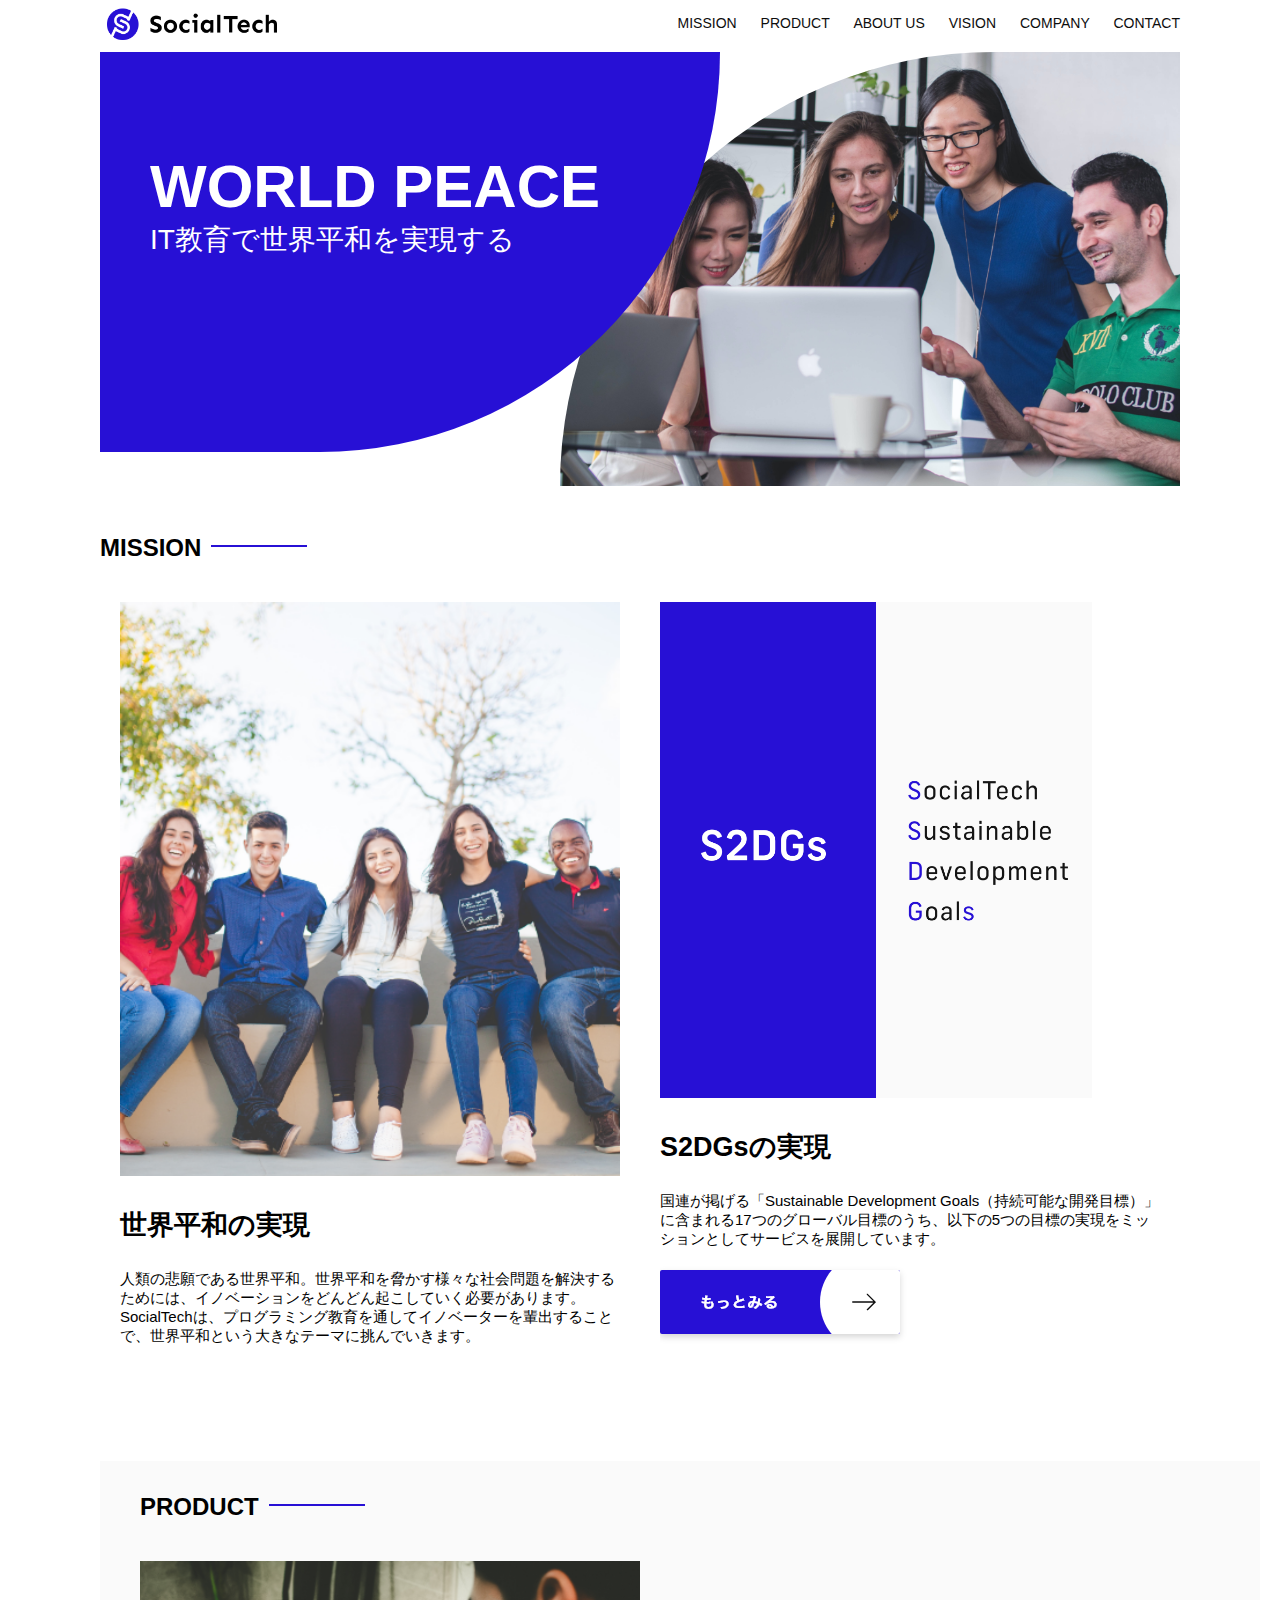
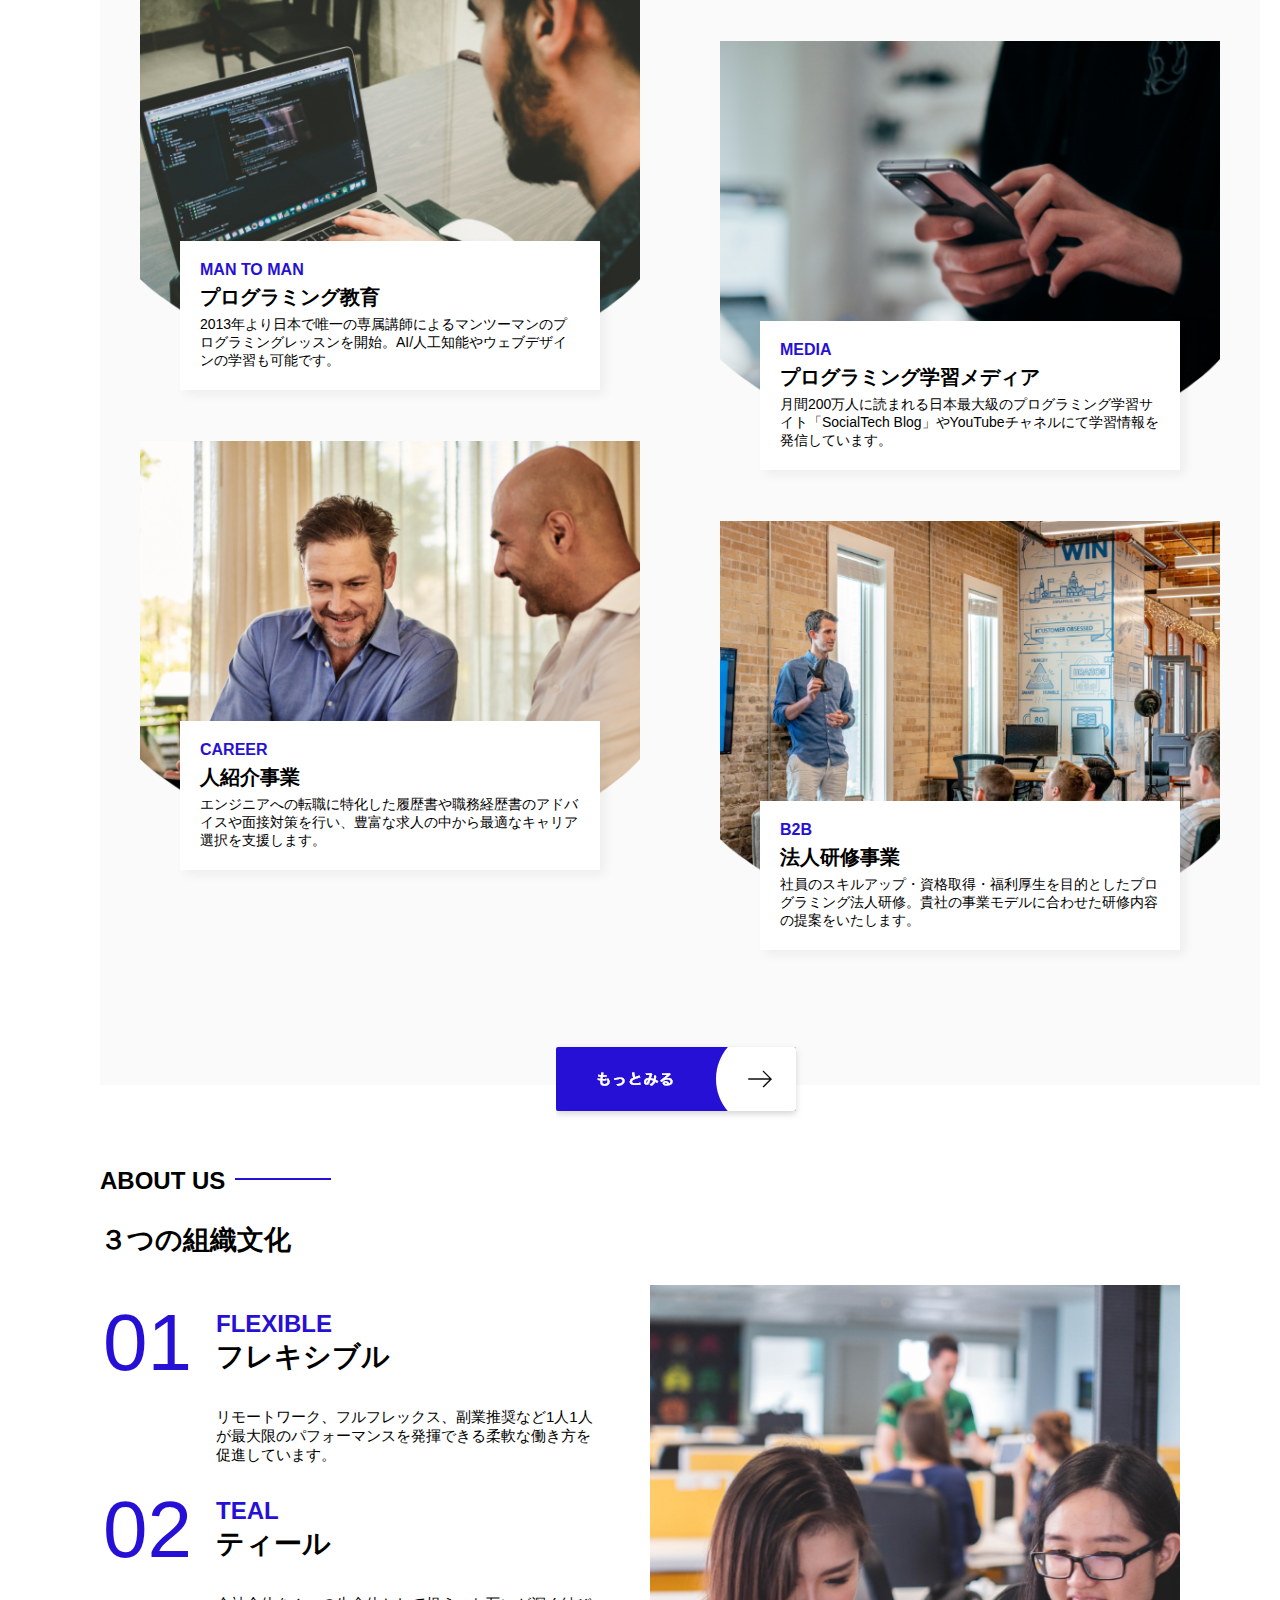
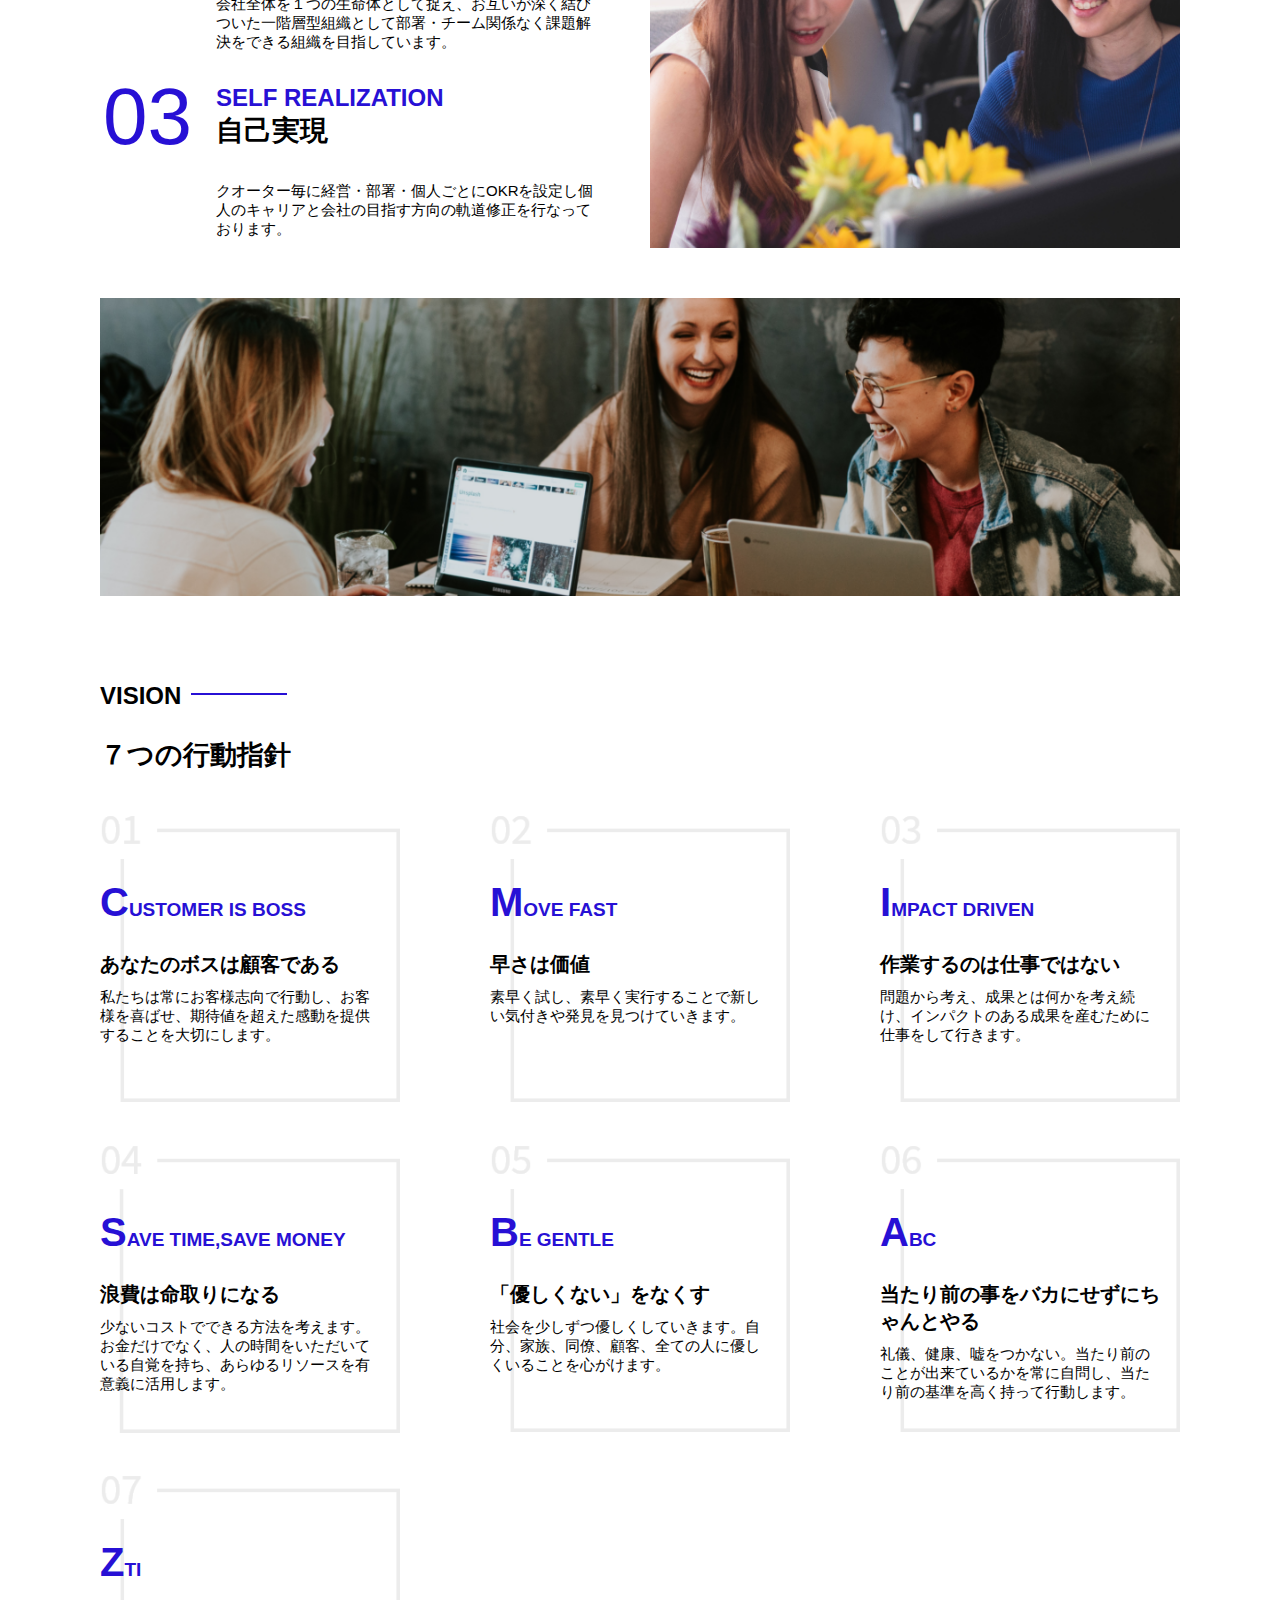
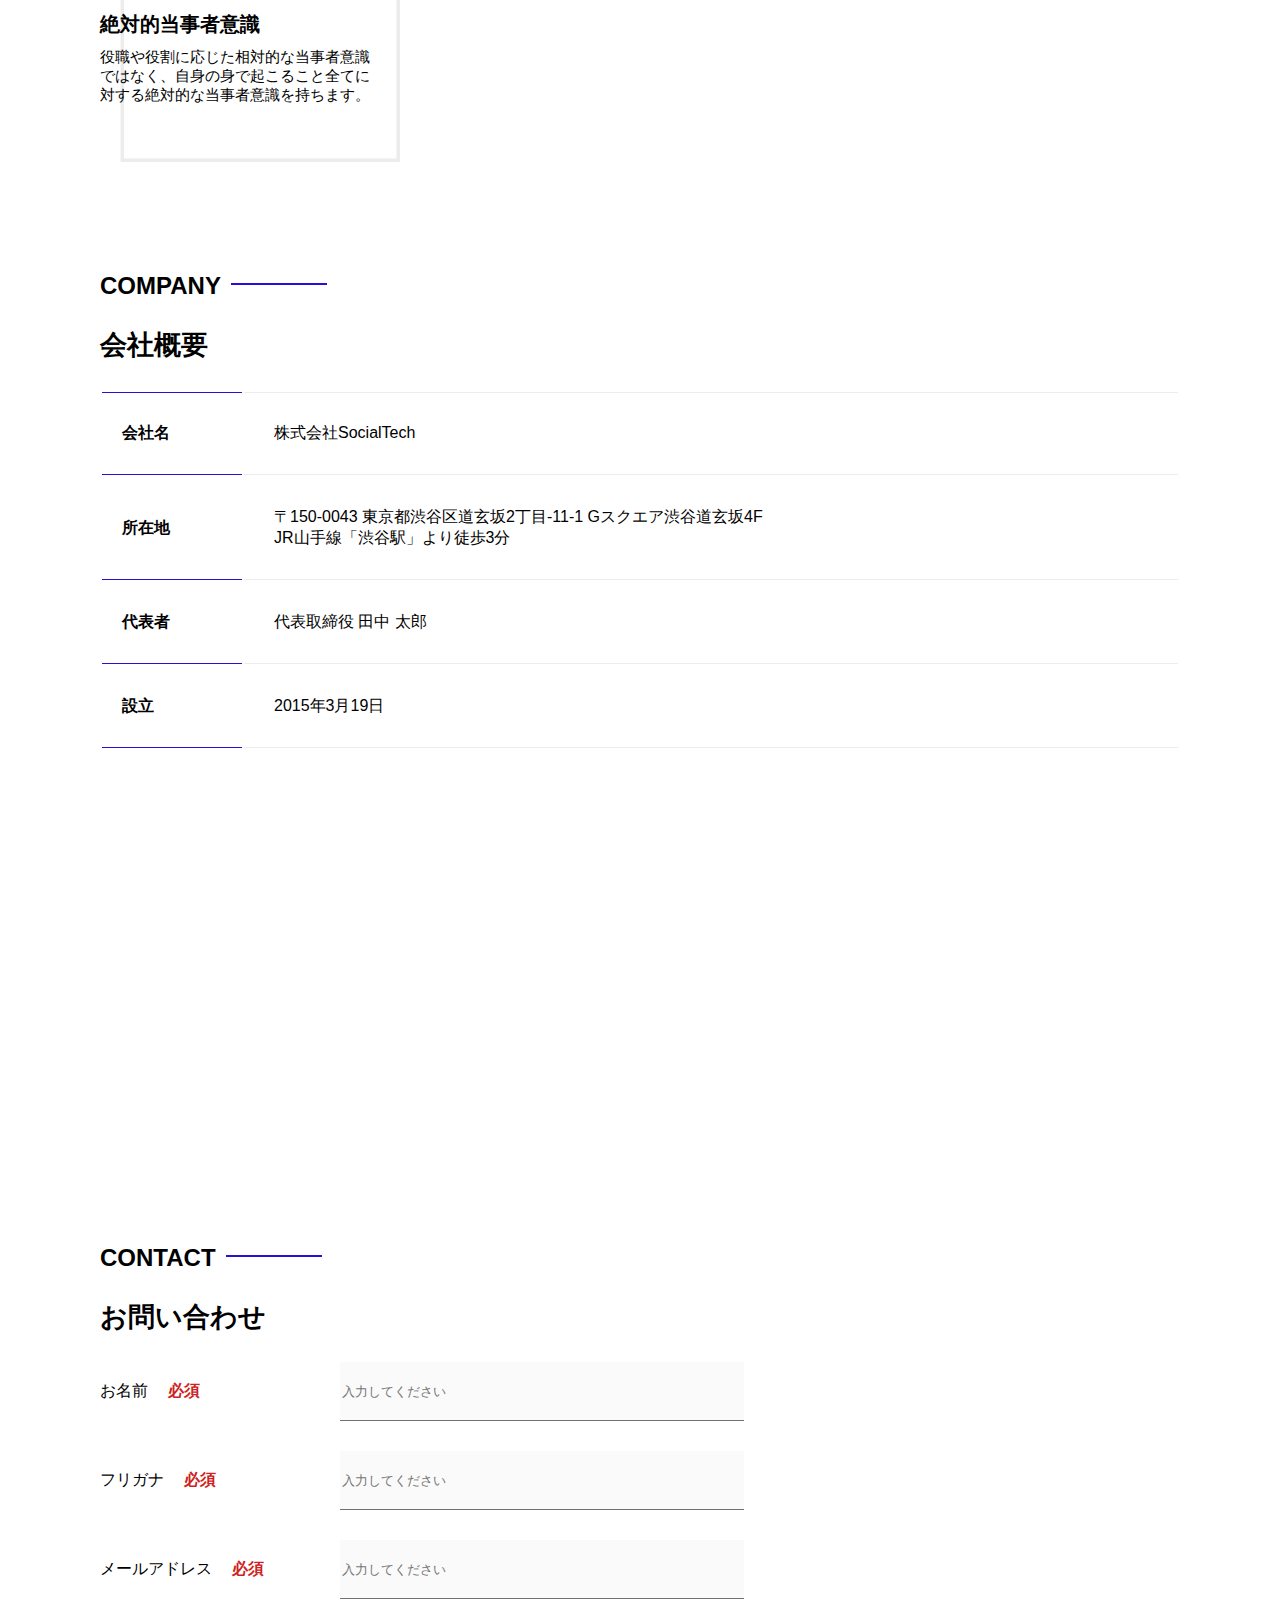
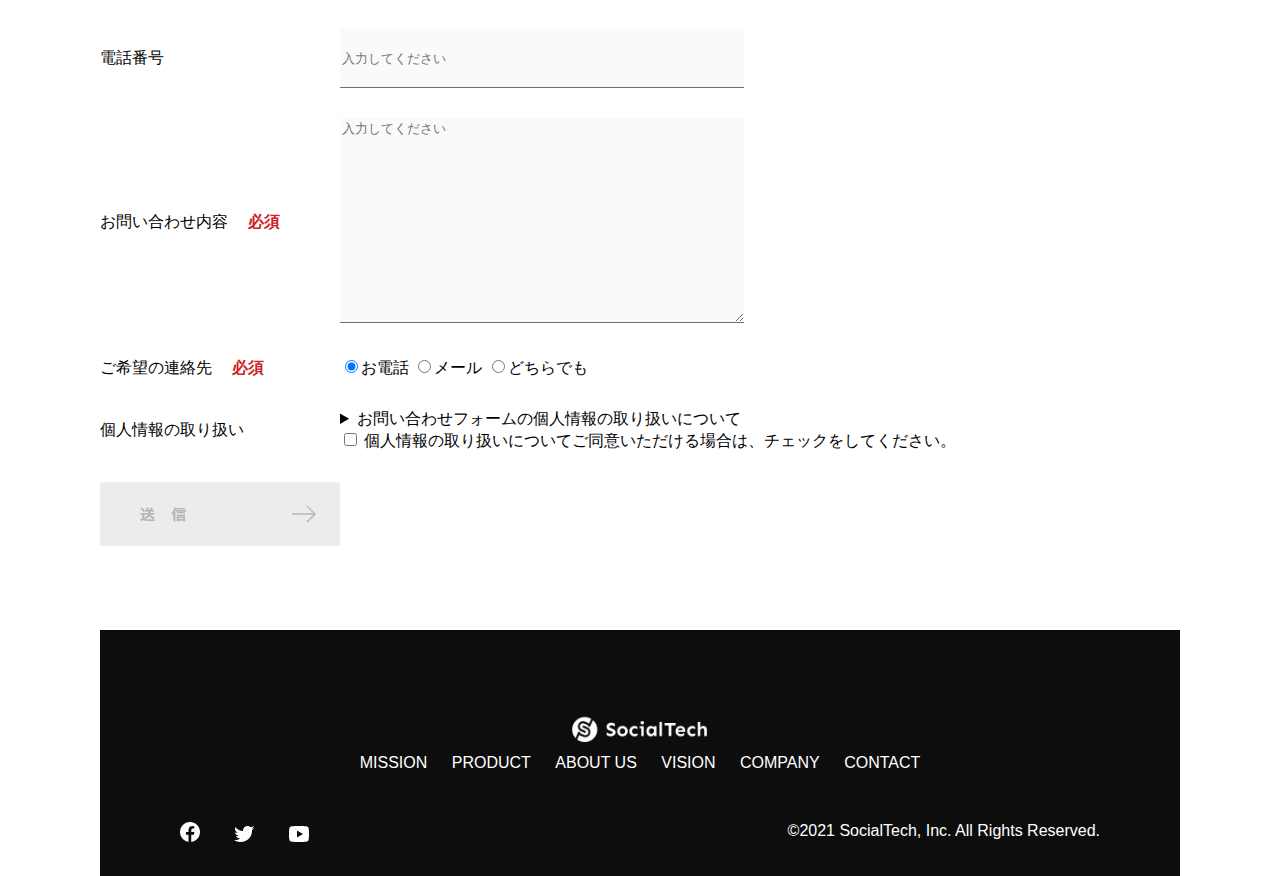
==== commit 632c0b40: "初回コミット" ====
--- a/index.html
+++ b/index.html
@@ -1,420 +1,420 @@
 <!DOCTYPE html>
 <html>
-
-<head>
+  <head>
+    
     <title>SocialTech</title>
-    <meta charset="utf-8">
-    <meta description="SocialTechはEdTech業界のリーディングカンパニーを目指します。">
-    <meta name="viewport" content="width=device-width, initial-scale=1.0">
+    <meta charet="UTF-8">
+    <meta name="description" content="SocialTechはEdTech業界のリーディングカンパニーを目指します。">
+    <meta name="viewport" content="width=device-width,initial-scale=1.0">
     <link rel="stylesheet" href="style.css">
-</head>
-
-<body>
+  </head>
+  <body>
     <!-- ヘッダー -->
     <header>
-        <!-- ロゴ -->
-        <a href="index.html" id="logo"><img src="images/logo.png"></a>
-
-        <!-- PC用ナビゲーション -->
-        <nav id="nav-pc">
+      <!-- ロゴ -->
+      <a href="index.html" id="logo"><img src="images/logo.png" alt="トップページに戻る"></a>
+
+      <!-- PC用ナビゲーション -->
+      <nav id="nav-pc">
+        <a href="mission.html">MISSION</a>
+        <a href="product.html">PRODUCT</a>
+        <a href="index.html#aboutus">ABOUT US</a>
+        <a href="index.html#vision">VISION</a>
+        <a href="index.html#company">COMPANY</a>
+        <a href="index.html#contact">CONTACT</a>
+      </nav>
+      <!-- スマホ用メニューボタン -->
+       <img id="menu-sp" src="images/button-menu.png" alt="ナビゲーションを開く" onclick="document.getElementById('nav-sp').style.display = 'block'">
+      
+       <!--スマホ用ナビゲーション  -->
+      <nav id="nav-sp">
+       <img id="close" src="images/button-close.png" alt="ナビゲーションを閉じる" onclick="document.getElementById('nav-sp').style.display = 'none'">
+       <a id="logo-sp" href="index.html" onclick="document.getElementById('nav-sp').style.display = 'none'"><img
+          src="images/logo-sp.png" alt="トップページに戻る"></a>
+       <a class="menu" href="mission.html" onclick="document.getElementById('nav-sp').style.display = 'none'">MISSION</a>
+       <a class="menu" href="product.html" onclick="document.getElementById('nav-sp').style.display = 'none'">PRODUCT</a>
+       <a class="menu" href="index.html#aboutus" onclick="document.getElementById('nav-sp').style.display = 'none'">ABOUT
+        US</a> 
+       <a class="menu" href="index.html#vision"
+         onclick="document.getElementById('nav-sp').style.display = 'none'">VISION</a>
+       <a class="menu" href="index.html#company"
+         onclick="document.getElementById('nav-sp').style.display = 'none'">COMPANY</a>
+       <a class="menu" href="index.html#contact"
+         onclick="document.getElementById('nav-sp').style.display = 'none'">CONTACT</a>
+       <div id="sns">
+         <a href="https://www.facebook.com/sejuku2013"><img src="images/button-facebook.png" alt="Facebookのリンク"></a>
+         <a href="https://twitter.com/samuraijuku"><img src="images/button-twitter.png" alt="Twitterのリンク"></a>
+         <a href="https://www.youtube.com/channel/UCCFOQO5aDK0xXam4cUQXT8g"><img src="images/button-youtube.png" alt="YouTubeのリンク"></a>
+       </div>
+     </nav>        
+      </header>
+
+    <main>
+      <article>
+        <!-- メインビジュアル -->
+        <section id="main-visual">
+          <div id="main-message">
+            <h1>WORLD PEACE</h1>
+            <p>IT教育で世界平和を実現する</p>
+          </div>
+          <img src="images/index/index-main.png" alt="PCの周りに集まる多国籍の仲間たち">
+
+        </section>
+        <!-- ミッション -->
+        <section id="mission">
+          <h2 class="index-h2">MISSION</h2>
+          <div id="mission-flex">
+            <div>
+              <img id="mission-photo" src="images/index/index-mission.png" alt="屋外のベンチで写真を撮影する多国籍の仲間たち">
+              <h3>世界平和の実現</h3>
+              <p>
+                人類の悲願である世界平和。世界平和を脅かす様々な社会問題を解決するためには、イノベーションをどんどん起こしていく必要があります。SocialTechは、プログラミング教育を通してイノベーターを輩出することで、世界平和という大きなテーマに挑んでいきます。
+              </p>
+            </div>
+            <div>
+              <img id="s2DGs" src="images/index/s2dgs.png" alt="S2dgs">
+              <h3>S2DGsの実現</h3>
+              <p>
+                国連が掲げる「Sustainable Development Goals（持続可能な開発目標）」に含まれる17つのグローバル目標のうち、以下の5つの目標の実現をミッションとしてサービスを展開しています。
+              </p>
+              <a href="mission.html">
+                <img src="images/button-more.png" alt="もっとみる">
+              </a>
+            </div>
+          </div>
+        </section>
+        <!-- PRODUCT -->
+        <section id="product">
+          <h2 class="index-h2">PRODUCT</h2>
+          <div>
+            <div id="product-left">
+              <div>
+                <img class="product-photo" src="images/index/index-mantoman.png" alt="PCでコードを書く男性">
+                <div class="product-explain">
+                  <span>MAN TO MAN</span>
+                  <h3>プログラミング教育</h3>
+                  <p>
+                    2013年より日本で唯一の専属講師によるマンツーマンのプログラミングレッスンを開始。AI/人工知能やウェブデザインの学習も可能です。</p>
+                </div>
+              </div>
+              <div>
+                <img class="product-photo" src="images/index/index-career.png" alt="笑顔で話し合う２人の男性">
+                <div class="product-explain">
+                  <span>CAREER</span>
+                  <h3>人紹介事業</h3>
+                  <p>
+                    エンジニアへの転職に特化した履歴書や職務経歴書のアドバイスや面接対策を行い、豊富な求人の中から最適なキャリア選択を支援します。</p>
+                </div>
+              </div>
+              </div>
+
+              <div id="product-right">
+                 <div>
+                  <img class="product-photo" src="images/index/index-media.png" alt="スマートフォンを操作する人">
+                  <div class="product-explain">
+                    <span>MEDIA</span>
+                    <h3>プログラミング学習メディア</h3>
+                    <p>月間200万人に読まれる日本最大級のプログラミング学習サイト「SocialTech Blog」やYouTubeチャネルにて学習情報を発信しています。</p>
+                 </div>
+                </div>
+                <div>
+                  <img class="product-photo" src="images/index/index-b2b.png" alt="講演中の男性とそれを聴く人々">
+                  <div class="product-explain">
+                  <span>B2B</span>
+                  <h3>法人研修事業</h3>
+                  <p>社員のスキルアップ・資格取得・福利厚生を目的としたプログラミング法人研修。貴社の事業モデルに合わせた研修内容の提案をいたします。</p>
+                 </div>
+                </div>
+              </div>
+            </div>
+            <div>
+              <a id="product-more" href="product.html">
+              <img src="images/button-more.png" alt="もっとみる">
+              </a>
+            </div>
+          </section>
+          <!-- ABOUT US -->
+          <section id="aboutus">
+            <h2 class="index-h2">ABOUT US</h2>
+            <h3>３つの組織文化</h3>
+            <div>
+              <table class="culture-table">
+                <tr>
+                  <td>
+                  <span class="culture-num">01</span>
+                  </td>
+                <td>
+                  <span class="culture-en">FLEXIBLE</span>
+                  <span class="culture-jp">フレキシブル</span>
+                </td>    
+               </tr>
+               <tr>
+                <td>
+                  <!-- 空のセル -->
+                </td>
+                <td>
+                  <p class="culture-description">
+                    リモートワーク、フルフレックス、副業推奨など1人1人が最大限のパフォーマンスを発揮できる柔軟な働き方を促進しています。</p>
+                </td>
+              </tr>
+                <tr>
+                  <td>
+                  <span class="culture-num">02</span>
+                  </td>
+                  <td>
+                  <span class="culture-en">TEAL</span>
+                  <span class="culture-jp">ティール</span>
+                  </td>
+                 <tr>
+                  <td>
+                    <!-- 空のセル -->
+                  </td>
+                  <td>
+                  <p class="culture-description">
+                    会社全体を１つの生命体として捉え、お互いが深く結びついた一階層型組織として部署・チーム関係なく課題解決をできる組織を目指しています。</p>
+                  </td>
+                 </tr>
+                <tr>
+                  <td>
+                    <span class="culture-num">03</span>
+                  </td>
+                  <td>  
+                    <span class="culture-en">SELF REALIZATION</span>
+                    <span class="culture-jp">自己実現</span>
+                  </td>
+                </tr>
+                <tr>
+                  <td>
+                    <!-- 空のセル -->
+                  </td>
+                  <td>
+                   <p class="culture-description">クオーター毎に経営・部署・個人ごとにOKRを設定し個人のキャリアと会社の目指す方向の軌道修正を行なっております。</p>
+                  </td>
+                </tr>
+              </table>
+              <img class="culture-img" src="images/index/index-aboutus1.png" alt="笑顔で話し合う二人の女性">
+            </div>
+             <img class="culture-img2" src="images/index/index-aboutus2.png" alt="笑顔で話し合う3人の男女">
+          </section>
+          <!-- VISION -->
+          <section id="vision">
+            <h2 class="index-h2">VISION</h2>
+            <h3>７つの行動指針</h3>
+            <div>
+              <div class="vision-box">
+                <img src="images/index/vision-01.png" alt="01">
+                <span>
+                  <h4>CUSTOMER IS BOSS</h4>
+                  <h5>あなたのボスは顧客である</h5>
+                  <p>私たちは常にお客様志向で行動し、お客様を喜ばせ、期待値を超えた感動を提供することを大切にします。</p>
+                </span>
+              </div>
+              <div class="vision-box">
+                <img src="images/index/vision-02.png" alt="02">
+                <span>
+                  <h4>MOVE FAST</h4>
+                  <h5>早さは価値</h5>
+                  <p>素早く試し、素早く実行することで新しい気付きや発見を見つけていきます。</p>
+                </span>
+              </div>
+              <div class="vision-box">
+                <img src="images/index/vision-03.png" alt="03">
+                <span>
+                  <h4>IMPACT DRIVEN</h4>
+                  <h5>作業するのは仕事ではない</h5>
+                  <p>問題から考え、成果とは何かを考え続け、インパクトのある成果を産むために仕事をして行きます。</p>
+                </span>
+              </div>
+              <div class="vision-box">
+                <img src="images/index/vision-04.png" alt="04">
+                <span>
+                  <h4>SAVE TIME,SAVE MONEY</h4>
+                  <h5>浪費は命取りになる</h5>
+                  <p>少ないコストでできる方法を考えます。お金だけでなく、人の時間をいただいている自覚を持ち、あらゆるリソースを有意義に活用します。</p>
+                </span>
+              </div>
+              <div class="vision-box">
+                <img src="images/index/vision-05.png" alt="05">
+                <span>
+                  <h4>BE GENTLE</h4>
+                  <h5>「優しくない」をなくす</h5>
+                  <p>社会を少しずつ優しくしていきます。自分、家族、同僚、顧客、全ての人に優しくいることを心がけます。</p>
+                </span>
+              </div>
+              <div class="vision-box">
+                <img src="images/index/vision-06.png" alt="06">
+                <span>
+                  <h4>ABC</h4>
+                  <h5>当たり前の事をバカにせずにちゃんとやる</h5>
+                  <p>礼儀、健康、嘘をつかない。当たり前のことが出来ているかを常に自問し、当たり前の基準を高く持って行動します。</p>
+                </span>
+              </div>
+              <div class="vision-box">
+                <img src="images/index/vision-07.png" alt="07">
+                <span>
+                  <h4>ZTI</h4>
+                  <h5>絶対的当事者意識</h5>
+                  <p>役職や役割に応じた相対的な当事者意識ではなく、自身の身で起こること全てに対する絶対的な当事者意識を持ちます。</p>
+                </span>
+              </div>
+             </div>
+         </section>
+         <!-- COMPANY -->
+         <section id="company">
+          <h2 class="index-h2">COMPANY</h2>
+          <h3>会社概要</h3>
+          <table id="company-table">
+            <tr>
+              <th class="tableheader-first">会社名</th>
+              <td class="cell-first">株式会社SocialTech</td>
+            </tr>
+            <tr>
+              <th class="tableheader">所在地</th>
+              <td class="cell">〒150-0043 東京都渋谷区道玄坂2丁目-11-1 Gスクエア渋谷道玄坂4F<br>JR山手線「渋谷駅」より徒歩3分</td>
+            </tr>
+            <tr>
+              <th class="tableheader">代表者</th>
+              <td class="cell">代表取締役 田中 太郎</td>
+            </tr>
+            <tr>
+              <th class="tableheader">設立</th>
+              <td class="cell">2015年3月19日</td>
+            </tr>
+          </table>
+          <iframe
+           src="https://www.google.com/maps/embed?pb=!1m14!1m12!1m3!1d3055.8709686364605!2d139.69669164846866!3d35.65801341723547!2m3!1f0!2f0!3f0!3m2!1i1024!2i768!4f13.1!5e0!3m2!1sja!2sjp!4v1690408338696!5m2!1sja!2sjp"style="border:0;" allowfullscreen="" loading="lazy">
+          </iframe>
+         </section>
+         <!-- CONTACT -->
+         <section id="contact">
+          <h2 class="index-h2">CONTACT</h2>
+          <h3>お問い合わせ</h3>
+          <form action="https://api.staticforms.xyz/submit" method="post">
+            <input type="text" name="honeypot" style="display:none">
+            <input type="hidden" name="accessKey" value="bfc125d5-3739-4c71-b740-1b3d04b94a4f">
+            <input type="hidden" name="subject" value="お問い合わせフォーム"/>
+            <input type="hidden" name="replyTo" value="hyuu.ii55@gmail.com">
+            <input type="hidden" name="redirectTo" value="">
+  
+            <div>
+              <div class="contact-heading">
+                <label class="contact-label">お名前<span class="contact-span">必須</span></label>
+              </div>
+              <div>
+                <input type="text" name="name" placeholder="入力してください" class="contact-textbox">
+              </div>
+            </div>
+            <div>
+              <div class="contact-heading">
+                <label class="contact-label">フリガナ<span class="contact-span">必須</span></label>
+              </div>
+              <div>
+                <input type="text" name="hurigana" placeholder="入力してください" class="contact-textbox">
+              </div>
+             </div>
+             <div>
+                <div class="contact-heading">
+                  <label class="contact-label">メールアドレス<span class="contact-span">必須</span></label>
+                </div>
+                <div>
+                  <input type="text" name="email" placeholder="入力してください" class="contact-textbox">
+                </div>
+               </div> 
+                <div>
+                  <div class="contact-heading">
+                    <label class="contact-label">電話番号</label>
+                  </div>
+                  <div>
+                    <input type="text" name="tel" placeholder="入力してください" class="contact-textbox">
+                  </div>
+                 </div> 
+                  <div>
+                    <div class="contact-heading">
+                      <label class="contact-label">お問い合わせ内容<span class="contact-span">必須</span></label>
+                    </div>
+                    <div>
+                      <textarea class="contact-textarea" placeholder="入力してください" name="message"></textarea>
+                    </div>
+                  </div>
+                  <div>
+                    <div class="contact-heading">
+                      <label class="contact-label">ご希望の連絡先<span class="contact-span">必須</span></label>
+                    </div>
+                    <div>
+                      <input class="radiobutton" type="radio" value="tel" name="contact" checked><label>お電話</label>
+                      <input class="radiobutton" type="radio" value="mail" name="contact"><label>メール</label>
+                      <input class="radiobutton" type="radio" value="both" name="contact"><label>どちらでも</label>
+                    </div>
+                  </div>
+                  <div>
+                    <div class="contact-heading">
+                      <label class="contact-label">個人情報の取り扱い</label>
+                    </div>
+                    <div>
+                      <details>
+                        <summary>お問い合わせフォームの個人情報の取り扱いについて</summary>
+                        <div>
+                        <span>１．組織の名称又は氏名</span><br>
+                        株式会社SocialTech<br><br>
+                        <span>２．個人情報保護管理者（若しくはその代理人）の氏名又は職名、所属及び連絡先
+                          鈴木 一郎 コーポレート部</span><br>
+                        メールアドレス：support@socialtech.net<br>
+                        TEL：03-xxxx-xxxx<br>
+                        <span>３．個人情報の利用目的</span><br>
+                        ・本サービス及び本サービスに関連する情報の提供又はそれらに関する連絡のため<br>
+                        ・ユーザーの本人確認のため<br>
+                        ・当社サービスのご案内のため<br>
+                        ・当社の商品等の広告または宣伝（電子メールによるものを含むものとします。）<br><br>
+                        <span>４．個人情報の取り扱い業務の委託</span><br>
+                        個人情報の取扱業務の全部または一部を外部に業務委託する場合があります。<br>
+                        その際、弊社は、個人情報を適切に保護できる管理体制を敷き実行していることを条件として<br>
+                        委託先を厳選したうえで、機密保持契約を委託先と締結し、お客様の個人情報を厳密に管理させます。<br><br>
+                        <span>５．個人情報の開示等の請求</span><br>
+                        お客様は、弊社に対してご自身の個人情報の開示等（利用目的の通知、開示、内容の訂正・追加・削除、利用の停止または消去、第三者への提供の停止）に関して、当社問合わせ窓口に申し出ることができます。<br>
+                        その際、弊社はお客様ご本人を確認させていただいたうえで、合理的な期間内に対応いたします。<br><br>
+                        なお、個人情報に関する弊社問合わせ先は、次の通りです。<br><br>
+                        株式会社SocialTech　個人情報問合せ窓口<br>
+                        〒150-0043　東京都渋谷区道玄坂2丁目11-1 Ｇスクエア渋谷道玄坂 4F<br>
+                        メールアドレス：support@socialtech.net　TEL：03-xxxx-xxxx<br><br>
+                        <span>６．個人情報を提供されることの任意性について</span><br><br>
+                        お客様がご自身の個人情報を弊社に提供されるか否かは、お客様のご判断によりますが、もしご提供されない場合には、適切なサービスが提供できない場合がありますので予めご了承ください。
+                      </div>
+                      </details>
+                      <input type="checkbox" name="agree">
+                      <span>個人情報の取り扱いについてご同意いただける場合は、チェックをしてください。</span>
+
+                  </div>
+                </div>
+                <input type="image" src="images/button-submit.png" alt="送信する">
+          </form>
+         </section>
+         <!-- footer -->
+         <footer>
+          <div id="fotter-logo">
+            <img src="images/logo-sp.png" alt="SocialTech">
+            </div>
+            <div id="footer-link">
             <a href="mission.html">MISSION</a>
             <a href="product.html">PRODUCT</a>
             <a href="index.html#aboutus">ABOUT US</a>
             <a href="index.html#vision">VISION</a>
             <a href="index.html#company">COMPANY</a>
             <a href="index.html#contact">CONTACT</a>
-        </nav>
-
-        <!-- スマホ用メニューボタン -->
-        <img id="menu-sp" src="images/button-menu.png"
-            onclick="document.getElementById('nav-sp').style.display = 'block'">
-
-        <!-- スマホ用ナビゲーション -->
-        <nav id="nav-sp">
-            <img id="close" src="images/button-close.png"
-                onclick="document.getElementById('nav-sp').style.display = 'none'">
-            <a id="logo-sp" href="index.html" onclick="document.getElementById('nav-sp').style.display = 'none'"><img
-                    src="images/logo-sp.png"></a>
-            <a class="menu" href="mission.html"
-                onclick="document.getElementById('nav-sp').style.display = 'none'">MISSION</a>
-            <a class="menu" href="product.html"
-                onclick="document.getElementById('nav-sp').style.display = 'none'">PRODUCT</a>
-            <a class="menu" href="index.html#aboutus"
-                onclick="document.getElementById('nav-sp').style.display = 'none'">ABOUT US</a>
-            <a class="menu" href="index.html#vision"
-                onclick="document.getElementById('nav-sp').style.display = 'none'">VISION</a>
-            <a class="menu" href="index.html#company"
-                onclick="document.getElementById('nav-sp').style.display = 'none'">COMPANY</a>
-            <a class="menu" href="index.html#contact"
-                onclick="document.getElementById('nav-sp').style.display = 'none'">CONTACT</a>
-            <div id="sns">
-                <a href="https://www.facebook.com/sejuku2013"><img src="images/button-facebook.png"></a>
-                <a href="https://twitter.com/samuraijuku"><img src="images/button-twitter.png"></a>
-                <a href="https://www.youtube.com/channel/UCCFOQO5aDK0xXam4cUQXT8g"><img
-                        src="images/button-youtube.png"></a>
-            </div>
-        </nav>
-    </header>
-    <main>
-        <article>
-            <!-- メインビジュアル -->
-            <section id="main-visual">
-                <div id="main-message">
-                    <h1>WORLD PEACE</h1>
-                    <p>IT教育で世界平和を実現する</p>
-                </div>
-                <img src="images/index/index-main.png">
-            </section>
-            <section id="mission">
-                <h2 class="index-h2">MISSION</h2>
-                <div id="mission-flex">
-                    <div>
-                        <img id="mission-photo" src="images/index/index-mission.png">
-                        <h3>世界平和の実現</h3>
-                        <p>
-                            人類の悲願である世界平和。世界平和を脅かす様々な社会問題を解決するためには、イノベーションをどんどん起こしていく必要があります。SocialTechは、プログラミング教育を通してイノベーターを輩出することで、世界平和という大きなテーマに挑んでいきます。
-                        </p>
-                    </div>
-                    <div>
-                        <img id="s2dgs" src="images/index/s2dgs.png">
-                        <h3>S2DGsの実現</h3>
-                        <p>国連が掲げる「Sustainable Development
-                            Goals（持続可能な開発目標）」に含まれる17つのグローバル目標のうち、以下の5つの目標の実現をミッションとしてサービスを展開しています。</p>
-                        <a href="mission.html">
-                            <img src="images/button-more.png">
-                        </a>
-                    </div>
-                </div>
-            </section>
-            <!-- プロダクト -->
-            <section id="product">
-                <h2 class="index-h2">PRODUCT</h2>
-                <div>
-                    <div id="product-left">
-                        <div>
-                            <img class="product-photo" src="images/index/index-mantoman.png">
-                            <div class="product-explain">
-                                <span>MAN TO MAN</span>
-                                <h3>プログラミング教育</h3>
-                                <p>2013年より日本で唯一の専属講師によるマンツーマンのプログラミングレッスンを開始。AI/人工知能やウェブデザインの学習も可能です。</p>
-                            </div>
-                        </div>
-                        <div>
-                            <img class="product-photo" src="images/index/index-career.png">
-                            <div class="product-explain">
-                                <span>CAREER</span>
-                                <h3>人材紹介事業</h3>
-                                <p>エンジニアへの転職に特化した履歴書や職務経歴書のアドバイスや面接対策を行い、豊富な求人の中から最適なキャリア選択を支援します。</p>
-                            </div>
-                        </div>
-                    </div>
-                    <div id="product-right">
-                        <div>
-                            <img class="product-photo" src="images/index/index-media.png">
-                            <div class="product-explain">
-                                <span>MEDIA</span>
-                                <h3>プログラミング学習メディア</h3>
-                                <p>月間200万人に読まれる日本最大級のプログラミング学習サイト「SocialTech
-                                    Blog」やYouTubeチャネルにて学習情報を発信しています。</p>
-                            </div>
-                        </div>
-                        <div>
-                            <img class="product-photo" src="images/index/index-b2b.png">
-                            <div class="product-explain">
-                                <span>B2B</span>
-                                <h3>法人研修事業</h3>
-                                <p>社員のスキルアップ・資格取得・福利厚生を目的としたプログラミング法人研修。貴社の事業モデルに合わせた研修内容の提案を致します。</p>
-                            </div>
-                        </div>
-                    </div>
-                </div>
-                <div>
-                    <a id="product-more" href="product.html">
-                        <img src="images/button-more.png">
-                    </a>
-                </div>
-            </section>
-            <!-- ABOUT US -->
-            <section id="aboutus">
-                <h2 class="index-h2">ABOUT US</h2>
-                <h3>3つの組織文化</h3>
-                <div>
-                    <table class="culture-table">
-                        <tr>
-                            <td>
-                                <span class="culture-num">01</span>
-                            </td>
-                            <td>
-                                <span class="culture-en">FLEXIBLE</span>
-                                <span class="culture-jp">フレキシブル</span>
-                            </td>
-                        </tr>
-                        <tr>
-                            <td>
-                            </td>
-                            <td>
-                                <p class="culture-description">
-                                    リモートワーク、フルフレックス、複業推奨など1人1人が最大限のパフォーマンスを発揮できる柔軟な働き方を促進しています。
-                                </p>
-                            </td>
-                        </tr>
-                        <tr>
-                            <td>
-                                <span class="culture-num">02</span>
-                            </td>
-                            <td>
-                                <span class="culture-en">TEAL</span>
-                                <span class="culture-jp">ティール</span>
-                            </td>
-                        </tr>
-                        <tr>
-                            <td></td>
-                            <td>
-                                会社全体を1つの生命体として捉え、お互いが深く結びついた一階層型
-                                組織として部署・チーム関係なく課題解決をできる組織を目指しています。
-                            </td>
-                        </tr>
-                        <tr>
-                            <td>
-                                <span class="culture-num">03</span>
-                            </td>
-                            <td>
-                                <span class="culture-en">SELF REALIZATION</span>
-                                <span class="culture-jp">自己実現</span>
-                            </td>
-                        </tr>
-                        <td>
-                        </td>
-                        <td>
-                            クオーター毎に経営・部署・個人ごとにOKRを設定し個人のキャリアと
-                            会社の目指す方向の軌道修正を行っております。
-                        </td>
-                    </table>
-                    <img class="culture-img" src="images/index/index-aboutus1.png">
-                </div>
-                <img class="culture-img2" src="images/index/index-aboutus2.png">
-            </section>
-            <!-- VISION -->
-            <section id="vision">
-                <h2 class="index-h2">VISION</h2>
-                <h3>7つの行動指針</h3>
-                <div>
-                    <div class="vision-box">
-                        <img src="images/index/vision-01.png">
-                        <span>
-                            <h4>CUSTOMER IS BOSS</h4>
-                            <h5>あなたのボスは顧客である</h5>
-                            <p>私たちは常にお客様志向で行動し、お客様を喜ばせ、期待値を超えた感動を提供することを大切にします。</p>
-                        </span>
-                    </div>
-                    <div class="vision-box">
-                        <img src="images/index/vision-02.png">
-                        <span>
-                            <h4>MOVE FAST</h4>
-                            <h5>早さは価値</h5>
-                            <p>素早く試し、素早く実行することで新しい気付きや発見を見つけていきます。</p>
-                        </span>
-                    </div>
-                    <div class="vision-box">
-                        <img src="images/index/vision-03.png">
-                        <span>
-                            <h4>IMPACT DRIVEN</h4>
-                            <h5>作業するのは仕事ではない</h5>
-                            <p>問題から考え、成果とは何かを考え続け、インパクトのある成果を生むために仕事をしていきます。</p>
-                        </span>
-                    </div>
-                    <div class="vision-box">
-                        <img src="images/index//vision-04.png">
-                        <span>
-                            <h4>SAVE TIME, SAVE MONEY</h4>
-                            <h5>浪費は命取りになる</h5>
-                            <p>少ないコストでできる方法を考えます。お金だけでなく、人の時間をいただいている自覚を持ち、あらゆるリソースを有意義に活用します。</p>
-                        </span>
-
-                    </div>
-                    <div class="vision-box">
-                        <img src="images/index/vision-05.png">
-                        <span>
-                            <h4>BE GENTLE</h4>
-                            <h5>「優しくない」をなくす</h5>
-                            <p>社会をすこしずつ優しくしていきます。自分、家族、同僚、顧客、他人、全ての人に優しくいることを心がけます。</p>
-                        </span>
-                    </div>
-                    <div class="vision-box">
-                        <img src="images/index/vision-06.png">
-                        <span>
-                            <h4>ABC</h4>
-                            <h5>当たり前の事をバカにせずにちゃんとやる</h5>
-                            <p>礼儀、健康、嘘をつかない。当たり前の事が出来ているかを常に自問し、当たり前の基準を高く持って行動します。</p>
-                        </span>
-                    </div>
-                    <div class="vision-box">
-                        <img src="images/index/vision-07.png">
-                        <span>
-                            <h4>ZTI</h4>
-                            <h5>絶対的当事者意識</h5>
-                            <p>役職や役割に応じた相対的な当事者意識ではなく、自身の身で起こることすべてに対する絶対的な当事者意識を持ちます。</p>
-                        </span>
-                    </div>
-                </div>
-            </section>
-            <!-- COMPANY -->
-            <section id="company">
-                <h2 class="index-h2">COMPANY</h2>
-                <h3>会社概要</h3>
-                <table id="company-table">
-                    <tr>
-                        <th class="tableheader-first">会社名</th>
-                        <td class="cell-first">株式会社SocialTech</td>
-                    </tr>
-                    <tr>
-                        <th class="tableheader">所在地</th>
-                        <td class="cell">〒150-0043 東京都渋谷区道玄坂2丁目11-1 Gスクエア渋谷道玄坂4F<br>JR山手線「渋谷駅」より徒歩3分</td>
-                    </tr>
-                    <tr>
-                        <th class="tableheader">代表者</th>
-                        <td class="cell">代表取締役 田中 太郎</td>
-                    </tr>
-                    <tr>
-                        <th class="tableheader">設立</th>
-                        <td class="cell">2015年3月19日</td>
-                    </tr>
-                </table>
-                <iframe
-                    src="https://www.google.com/maps/embed?pb=!1m18!1m12!1m3!1d3241.7759544892483!2d139.69399665123464!3d35.65789123876098!2m3!1f0!2f0!3f0!3m2!1i1024!2i768!4f13.1!3m3!1m2!1s0x60188caa0042e8d1%3A0xba130bea826a7aa2!2z44CSMTUwLTAwNDMg5p2x5Lqs6YO95riL6LC35Yy66YGT546E5Z2C77yS5LiB55uu77yR77yR4oiS77yR!5e0!3m2!1sja!2sjp!4v1636872991912!5m2!1sja!2sjp"
-                    style="border:0;" allowfullscreen="" loading="lazy">
-                </iframe>
-            </section>
-            <!-- お問い合わせフォーム -->
-            <section id="contact">
-                <h2 class="index-h2">CONTACT</h2>
-                <h3>お問い合わせ</h3>
-                <!-- STATIC FORMSのフォームタグ -->
-                <form action="https://api.staticforms.xyz/submit" method="post">
-                    <input type="text" name="honeypot" style="display:none">
-                    <!-- STATIC FORMSのアクセスキー -->
-                    <input type="hidden" name="accessKey" value="3d576f82-c45e-4c4a-bfc5-5e258bc53b3f">
-                    <!--メールのタイトル-->
-                    <input type="hidden" name="subject" value="お問い合わせフォーム" />
-                    <!--送信先のメールアドレスをvalueに設定する-->
-                    <input type="hidden" name="replyTo" value="">
-                    <!--redirectToのURLは公開後ののURLへリンクする-->
-                    <input type="hidden" name="redirectTo" value="">
-
-                    <div>
-                        <div class="contact-heading">
-                            <label class="contact-label">お名前<span class="contact-span">必須</span></label>
-                        </div>
-                        <div class="contact-form">
-                            <input type="text" name="name" placeholder="入力してください" class="contact-textbox">
-                        </div>
-                    </div>
-                    <div>
-                        <div class="contact-heading">
-                            <label class="contact-label">フリガナ<span class="contact-span">必須</span></label>
-                        </div>
-                        <div>
-                            <input type="text" name="hurigana" placeholder="入力してください" class="contact-textbox">
-                        </div>
-                    </div>
-                    <div>
-                        <div class="contact-heading">
-                            <label class="contact-label">メールアドレス<span class="contact-span">必須</span></label>
-                        </div>
-                        <div>
-                            <input type="text" name="email" placeholder="入力してください" class="contact-textbox" />
-                        </div>
-                    </div>
-                    <div>
-                        <div class="contact-heading">
-                            <label class="contact-label">電話番号</label>
-                        </div>
-                        <div>
-                            <input type="text" name="tel" placeholder="入力してください" class="contact-textbox" />
-                        </div>
-                    </div>
-                    <div>
-                        <div class="contact-heading">
-                            <label class="contact-label">お問い合わせ内容<span class="contact-span">必須</span></label>
-                        </div>
-                        <div>
-                            <textarea class="contact-textarea " placeholder="入力してください" name="message"></textarea>
-                        </div>
-                    </div>
-                    <div>
-                        <div class="contact-heading">
-                            <label class="contact-label">ご希望の連絡先<span class="contact-span">必須</span></label>
-                        </div>
-                        <div>
-                            <input class="radiobutton" type="radio" value="tel" name="contact"
-                                checked><label>お電話</label>
-                            <input class="radiobutton" type="radio" value="mail" name="contact"><label>メール</label>
-                            <input class="radiobutton" type="radio" value="both" name="contact"><label>どちらでも</label>
-                        </div>
-                    </div>
-                    <div>
-                        <div class="contact-heading">
-                            <label class="contact-label">個人情報の取り扱い</label>
-                        </div>
-                        <div>
-                            <details>
-                                <summary>お問い合わせフォームの個人情報の取り扱いについて</summary>
-                                <div>
-                                    <span>１．組織の名称又は氏名</span><br>
-                                    株式会社SocialTech<br><br>
-                                    <span>２．個人情報保護管理者（若しくはその代理人）の氏名又は職名、所属及び連絡先
-                                        鈴木 一郎 コーポレート部</span><br>
-                                    メールアドレス：support@socialtech.net<br>
-                                    TEL：03-xxxx-xxxx<br>
-                                    <span>３．個人情報の利用目的</span><br>
-                                    ・本サービス及び本サービスに関連する情報の提供又はそれらに関する連絡のため<br>
-                                    ・ユーザーの本人確認のため<br>
-                                    ・当社サービスのご案内のため<br>
-                                    ・当社の商品等の広告または宣伝（電子メールによるものを含むものとします。）<br><br>
-                                    <span>４．個人情報の取り扱い業務の委託</span><br>
-                                    個人情報の取扱業務の全部または一部を外部に業務委託する場合があります。<br>
-                                    その際、弊社は、個人情報を適切に保護できる管理体制を敷き実行していることを条件として<br>
-                                    委託先を厳選したうえで、機密保持契約を委託先と締結し、お客様の個人情報を厳密に管理させます。<br><br>
-                                    <span>５．個人情報の開示等の請求</span><br>
-                                    お客様は、弊社に対してご自身の個人情報の開示等（利用目的の通知、開示、内容の訂正・追加・削除、利用の停止または消去、第三者への提供の停止）に関して、当社問合わせ窓口に申し出ることができます。<br>
-                                    その際、弊社はお客様ご本人を確認させていただいたうえで、合理的な期間内に対応いたします。<br><br>
-                                    なお、個人情報に関する弊社問合わせ先は、次の通りです。<br><br>
-                                    株式会社SocialTech　個人情報問合せ窓口<br>
-                                    〒150-0043　東京都渋谷区道玄坂2丁目11-1 Ｇスクエア渋谷道玄坂 4F<br>
-                                    メールアドレス：support@socialtech.net　TEL：03-xxxx-xxxx<br><br>
-                                    <span>６．個人情報を提供されることの任意性について</span><br><br>
-                                    お客様がご自身の個人情報を弊社に提供されるか否かは、お客様のご判断によりますが、もしご提供されない場合には、適切なサービスが提供できない場合がありますので予めご了承ください。
-                                </div>
-                            </details>
-                            <input type="checkbox" name="agree">
-                            個人情報の取り扱いについてご同意いただける場合は、チェックをしてください。
-                        </div>
-                    </div>
-                    <input type="image" value="Submit" src="images/button-submit.png" />
-                </form>
-            </section>
-        </article>
-        <footer>
-            <div id="footer-logo">
-                <img src="images/logo-sp.png">
-            </div>
-            <div id="footer-link">
-                <a href="mission.html">MISSION</a>
-                <a href="product.html">PRODUCT</a>
-                <a href="index.html#aboutus">ABOUT US</a>
-                <a href="index.html#vision">VISION</a>
-                <a href="index.html#company">COMPANY</a>
-                <a href="index.html#contact">CONTACT</a>
-            </div>
-            <div id="sns-footer">
-                <a href="https://www.facebook.com/sejuku2013"><img src="images/button-facebook.png"></a>
-                <a href="https://twitter.com/samuraijuku"><img src="images/button-twitter.png"></a>
-                <a href="https://www.youtube.com/channel/UCCFOQO5aDK0xXam4cUQXT8g"><img
-                        src="images/button-youtube.png"></a>
-                <span id="copyright">&copy;2021 SocialTech, Inc. All Rights Reserved. <span>
-            </div>
-        </footer>
+          </div>
+          <div id="sns-footer">
+            <a href="http://www.facebook.com/sejuku2013"><img src="images/button-facebook.png" alt="Facebookのリンク"></a>
+            <a href="http://twitter.com/samuraijuku"><img src="images/button-twitter.png" alt="Twitterのリンク"></a>
+            <a href="http://www.youtube.com/channel/UCCFOQO5aDK0xXam4cUQXT8g"><img src="images/button-youtube.png" alt="YouTubeのリンク"></a>
+            <span id="copyright">&copy;2021 SocialTech, Inc. All Rights Reserved.</span>
+          </div>
+        
+
+
+         </footer>
+
+      </article>
     </main>
-</body>
-
+    
+
+  </body>
 </html>--- a/style.css
+++ b/style.css
@@ -1,1323 +1,1101 @@
-/* PC、スマホ共通スタイル */
+/* PC,スマホ共通スタイル */
 body {
-    font-family: "Source Sans Pro", "Hiragino Kaku Gothic ProN", Meiryo, Arial,
-        sans-serif;
-}
+  font-family: "Source Sans Pro", "Hiragino Kaku Gothic ProN", Meyryo, Arial, sans-serif;
+  }
 
 p {
-    font-size: 15px;
-}
-
-.arrow-right {
+  font-size: 15px;
+}
+/* =============
+   PC用のスタイル
+＝＝＝＝＝＝＝＝＝ */
+@media screen and (min-width: 768px){
+/* 横幅設定 */
+body {
+  max-width: 1080px;
+  min-width: 960px;
+  margin: 0 auto 0 auto;
+}
+header {
+  display: flex;
+  justify-content: space-between;
+}
+/* ナビゲーションのレイアウト */
+#nav-pc {
+  text-align: right;
+  font-size: 14px;
+  padding-top: 15px;
+}
+/* ナビゲーションのリンクの装飾設定 */
+#nav-pc > a {
+  text-decoration: none;
+  margin-left: 20px;
+}
+#nav-pc > a:link {
+  color: #0d0d0d;
+}
+#nav-pc > a:visited {
+  color: #0d0d0d;
+}
+#nav-pc > a:hover {
+  color: #0d0d0d;
+  text-decoration: underline;
+}
+#nav-pc > a:active {
+  color: 0d0d0d;
+}
+/* スマホ用ナビを非表示 */
+#nav-sp,
+#menu-sp {
+  display: none;
+}
+
+/* メインビジュアル */
+#main-visual {
+  position: relative;
+  height: 400px;
+}
+#main-message {
+  position: absolute;
+  top: 0;
+  left: 0;
+  background-color: #2710d5;
+  color: #ffffff;
+  border-radius: 0 0 476px 0;
+  max-width: 620px;
+  width: 100%;
+  height: 100%;
+  z-index: 11;
+}
+#main-message > h1 {
+  font-size: 60px;
+  font-weight: bold;
+  margin: 100px 0 0 50px;
+}
+#main-message > p {
+  font-size: 28px;
+  margin: 0 0 0 50px;;
+}
+#main-visual > img {
+  max-width: 620px;
+  border-radius: 476px 0 0 0;
+  position: absolute;
+  top: 0;
+  right: 0;
+  z-index: 10;
+}
+/* 見出し */
+h2 {
+  margin-top: 40px 0 0 0;
+}
+h2::after{
+  content: url("images/line.png");
+  margin-left: 10px;
+}
+h3 {
+  font-size: 27px;
+}
+/* ミッション */
+#mission {
+  margin: 80px auto 80px auto;
+  width: 100%;
+}
+#mission-flex {
+  width: 100%;
+  display: flex;
+}
+
+#mission-flex > div {
+  width: 50%;
+  margin: 20px;
+}
+#mission-photo {
+  width: 100%;
+}
+#s2dgs {
+  margin-top: 50px;
+  width: 100%;
+}
+/* プロダクト */
+#product {
+  background-color: #fafafa;
+  width: 100%;
+  margin: 80px 0 80px 0;
+  padding: 10px 40px 0 40px;
+}
+/* 外枠 */
+#product > div {
+  margin-top: 40px;
+  display: flex;
+}
+/* 左のカラム */
+#product-left {
+  width: 50%;
+  margin-right: 20px;
+}
+#product-right {
+  width: 50%;
+  margin-left: 20px;
+  margin-top: 80px;
+}
+/* 画像＋説明の枠 */
+#product-left > div {
+  position: relative;
+  height: 480px;
+  margin-right: 20px;
+}
+#product-right > div {
+  position: relative;
+  height: 480px;
+  margin-left: 20px;
+}
+/* 画像 */
+.product-photo {
+  width: 100%;
+}
+/* 説明文の枠 */
+.product-explain {
+  background-color: #ffffff;
+  position: absolute;
+  left: 0;
+  top: 280px;
+  margin: 0 40px 0 40px;
+  padding: 20px;
+  box-shadow: 5px 5px 10px rgba(0, 0, 0, 0.05);
+}
+/* 説明文の英語 */
+.product-explain > span {
+  color: #2710d5;
+  font-weight: bold;
+  font-size: 16px;
+  margin: 0;
+}
+/* 説明文の見出し */
+.product-explain > h3 {
+  font-size: 20px;
+  margin: 5px 0 5px 0;
+}
+/* 説明文 */
+.product-explain > p{
+  font-size: 14px;
+  margin: 0;
+}
+#product-more {
+   margin: 0 auto -42px auto;
+}
+/* ABOUT US */
+#aboutus {
+  margin: 80px auto 80px auto;
+}
+#aboutus > div {
+  display: flex;
+}
+/* 画像 */
+.culture-img {
+  width: 100%;
+  align-self: flex-start;
+}
+.culture-img2 {
+  margin-top: 50px;
+  width: 100%;
+}
+/* ３つの組織文化の表 */
+.culture-table {
+  max-width: 500px;
+  margin-right: 50px;
+}
+.culture-num {
+  font-size: 80px;
+  color: #2710d5;
+  margin-right: 20px;
+}
+.culture-en {
+  color: #2710d5;
+  font-weight: bold;
+  font-size: 24px;
+  display: block;
+}
+.culture-jp {
+  font-size: 28px;
+  font-weight: bold;
+}
+.culture-description {
+  margin: 0;
+}
+/* VISION */
+#vision {
+  margin: 80px auto 80px auto;
+}
+#vision > div {
+  width: 100%;
+  display: flex;
+  justify-content: space-between;
+  flex-wrap: wrap;
+}
+.vision-box {
+  width: 300px;
+  height: 300px;
+  margin-bottom: 30px;
+  position: relative;
+}
+/* 行動指針 */
+.vision-box > img {
+  width: 100%;
+  height: auto;
+  position: absolute;
+  top: 0;
+  left: 0;
+  z-index: 30;
+}
+.vision-box > span {
+  position: absolute;
+  top: 0;
+  left: 0;
+  z-index: 31;
+  margin-right: 20px;
+}
+.vision-box > span > h4 {
+  color: #2710d5;
+  font-size: 19px;
+  margin-top: 80px;
+}
+.vision-box > span > h4::first-letter {
+  font-size: 40px;
+}
+.vision-box > span > h5 {
+  font-size: 20px;
+  margin: 0;
+}
+.vision-box > span > p {
+  margin-top: 10px;
+}
+/* COMPANY */
+#company {
+  margin: 80px auto 80px auto;
+}
+#company-table {
+  width: 100%;
+}
+.tableheader {
+  text-align: left;
+  padding: 20px;
+  border-bottom-color: #2710d5;
+  border-bottom-width: 1px;
+  border-bottom-style: solid;
+  width: 100px;
+}
+.tableheader-first {
+  text-align: left;
+  padding: 20px;
+  border-bottom-color: #2710d5;
+  border-bottom-width: 1px;
+  border-bottom-style: solid;
+  border-top-color: #2710d5;
+  border-top-width: 1px;
+  border-top-style: solid;
+  width: 100px;
+
+}
+.cell {
+  padding: 30px;
+  border-bottom-color: #ececec;
+  border-bottom-width: 1px;
+  border-bottom-style: solid;
+}
+.cell-first {
+  padding: 30px;
+  border-bottom-color: #ececec;
+  border-bottom-width: 1px;
+  border-bottom-style: solid;
+  border-top-color: #ececec;
+  border-top-width: 1px;
+  border-top-style: solid;
+
+}
+#company > iframe {
+  width: 100%;
+  height: 368px;
+  margin-top: 40px;
+}
+/* コンタクト */
+#contact {
+  margin: 80px auto 80px auto;
+}
+#contact > form > div {
+  display: flex;
+  flex-direction: row;
+  flex-wrap: wrap;
+  padding-bottom: 30px;
+}
+.contact-heading {
+  width: 240px;
+  align-self: center;
+}
+.contact-span {
+  color: #ce2222;
+  margin-left: 20px;
+  font-weight: bold;
+}
+.contact-textbox {
+  border-top: 0;
+  border-left: 0;
+  border-right: 0;
+  border-bottom-width: 1px;
+  border-bottom-color: #707070;
+  border-bottom-style: solid;
+  background-color: #fafafa;
+  width: 400px;
+  height: 56px;
+}
+.contact-textarea {
+  border-top: 0;
+  border-left: 0;
+  border-right: 0;
+  border-bottom-width: 1px;
+  border-bottom-color: #707070;
+  border-bottom-style: solid;
+  background-color: #fafafa;
+  width: 400px;
+  height: 200px;
+}
+details {
+  width: 700px;
+}
+details > div {
+  background-color: #fafafa;
+  padding: 20px;
+}
+details > div > span {
+  font-weight: bold;
+}
+/* footer */
+footer {
+  background-color: #0d0d0d;
+  text-align: center;
+  padding: 80px 80px 30px 80px;
+}
+#footer-logo {
+  margin-bottom: 30px;
+}
+#footer-link {
+  margin-bottom: 50px;
+}
+#footer-link > a {
+  text-decoration: none;
+  margin: 10px;
+}
+#footer-link > a:link {
+  color: #ffffff;
+}
+#footer-link > a:visited {
+  color: #ffffff;
+}
+#footer-link > a:hover {
+  color: #ffffff;
+  text-decoration: underline;
+}
+#footer-link > a:active {
+  color: #ffffff;
+}
+#sns-footer {
+  text-align: left;
+  width: 100%;
+}
+#sns-footer > a {
+  margin-right: 30px;
+}
+#copyright {
+  color: #ffffff;
+  float: right;
+}
+/* mission.html用のスタイル */
+/* ミッションのメインビジュアル */
+#mission-main {
+  height: 496px;
+  width: 100%;
+  background-image: url("images/mission/mission-main.png");
+  background-repeat: no-repeat;
+  background-position-y: center;
+
+}
+#mission-title {
+  background-color: #2710d5;
+  width: 368px;
+  color: #ffffff;
+  height: 496px;
+  border-radius: 0 248px 248px 0;
+  position: relative;
+}
+#mission-title > h1 {
+  position: absolute;
+  top: 0;
+  left: 100px;
+  font-size: 80px;
+}
+#mission-title > span {
+  position: absolute;
+  top: 200px;
+  left: 100px;
+  font-size: 26px;
+}
+#mission-title > div {
+  position: absolute;
+  top: 350px;
+  left: 100px;
+  font-size: 16px;
+}
+/*mission.htmlの S2DGs */
+#mission-s2dgs {
+  width: 100%;
+  margin: 20px;
+}
+.mission-h2 {
+  color: #2710d5;
+  font-size: 40px;
+
+}
+.mission-h2::after {
+  content: none;
+}
+/* ５Goals */
+#mission-5goals {
+ margin: 20px;
+ display: flex;
+}
+#mission-5goals > div {
+  flex-grow: 1;
+  padding: 20px;
+}
+#mission-5goals > div > div {
+  margin-bottom: 40px;
+}
+.fivegoals-image-right {
+  float: right;
+  margin: 20px;
+}
+.fivegoals-image-left {
+  float: left;
+  margin: 20px;
+}
+.fivegoals-number {
+  color: #2710d5;
+  font-size: 48px;
+  margin: 0;
+}
+.fivegoals-h3 {
+  font-size: 28px;
+  margin: 0;
+}
+.fivegoals-p {
+  margin: 0;
+}
+/* product.html用のスタイル */
+/* プロダクトのメインビジュアル */
+
+#product-main {
+  width: 100%;
+  height: 496px;
+ background-image: url("images/product/product-main.png");
+ background-repeat: no-repeat;
+ background-position-y: center;
+ 
+}
+#product-title {
+  height: 496px;
+  width: 368px;
+  background-color: #2710d5;
+  border-radius: 0 248px 248px 0;
+  color: #ffffff;
+  position: relative;
+}
+#product-title > h1 {
+  position: absolute;
+  top: 0;
+  left: 100px;
+  font-size: 80px;
+}
+#product-title > span {
+  position: absolute;
+  top: 200px;
+  left: 100px;
+  font-size: 26px;
+
+}
+#product-title > div {
+  position: absolute;
+  top: 350px;
+  left: 100px;
+  font-size: 16px;
+}
+/* プロダクトの説明 */
+.product-section1 {
+  position: relative;
+  height: 340px;
+  margin: 20px;
+}
+.product-section1 > img {
+  position: absolute;
+  top: 0;
+  left: 0;
+  width: 450px;
+  border-radius: 0 432px 0 0;
+  margin: 0 40px 30px 0;
+}
+.product-section1 > div {
+  position: absolute;
+  top: 0;
+  left: 480px;
+}
+.product-section2 {
+  position: relative;
+  height: 340px;
+  margin: 20px;
+}
+.product-section2 > img {
+  position: absolute;
+  top: 0;
+  right: 0;
+  width: 450px;
+  border-radius: 432px 0 0 0;
+  margin:0 0 30px 40px;
+}
+.product-section2 > div {
+  width: 500px;
+  position: absolute;
+  top: 0;
+  left: 0;
+}
+.product-h2 {
+  color: #2710d5;
+  margin: 0;
+  font-size: 24px;
+}
+.product-h3 {
+  font-size: 28px;
+  margin: 0;
+}
+
+}
+
+
+
+/* ==================
+スマートフォン用のスタイル
+＝＝＝＝＝＝＝＝＝＝＝＝ */
+@media screen and (max-width: 767px){
+
+  body {
+    min-width: 375px;
+    margin: 0;
+  }
+  #nav-pc {
+    display: none;
+  }
+  /* ハンバーガーメニュー */
+  #menu-sp {
+    float: right;
+    padding: 0;
+  }
+  #nav-sp {
+    background-color: #2710d5;
+    position: absolute;
+    left: 0;
+    top: 0;
+    height: 100%;
+    width: 100%;
+    display: none;
+    z-index: 100;
+  }
+  #close {
+    position: absolute;
+    top: 20px;
+    right: 20px;
+  }
+  #logo-sp {
+    margin: 80px 0 30px 20px;
+  }
+  #nav-sp > a {
+    display: block;
+  }
+  #nav-sp >a:link {
+    color: #ffffff;
+  }
+  #nav-sp > a:visited {
+    color: #ffffff;
+  }
+  #nav-sp > a:hover {
+    color: #ffffff;
+    text-decoration: underline;
+  }
+  #nav-sp > a:active {
+    color: #ffffff;
+  }
+  #nav-sp > .menu {
+    text-decoration: none;
+    display: block;
+    margin: 0 20px 0 20px;
+    height: 44px;
+    font-size: 16px;
+    background-image: url("images/arrow.png");
+    background-repeat: no-repeat;
+    background-position: right top;
+  }
+  #sns {
+    position: absolute;
+    bottom: 20px;
+    left: 20px;
+  }
+  #sns > a {
+    margin-right: 30px;
+  }
+  #main-visual {
+    position: relative;
+    height: 470px;
+    width: 100%;
+    overflow: hidden;
+  }
+  #main-visual > div {
+    position: absolute;
+    top: 0;
+    left: 0;
+    background-color: #2710d5;
+    color: white;
+    border-radius: 0 0 476px 0;
+    text-align: center;
+    height: 280px;
+    width: 100%;
+    z-index: 11;
+  }
+  #main-visual > div > h1 {
+    font-size: 28px;
+    margin: 90px 0 0 0;
+  }
+  #main-visual > div > p {
+    margin: 0;
+  }
+  #main-visual > img {
+    width: 100%;
+    border-radius: 476px 0 0 0;
+    z-index: 10;
+    position: absolute;
+    bottom: 0;
+    right: 0;
+  }
+  h2::after {
+    content: url("images/line.png");
+    margin-left: 10px;
+  }
+  h3 {
+    font-size: 24px;
+    margin-top: 10px;
+  }
+  #mission {
+    margin: 20px;
+  }
+  #mission-photo {
+    width: 100%;
+  }
+  #s2dgs {
+    width: 100%;
+  }
+  /* セクション全体 */
+  #product {
+    background-color: #fafafa;
+    padding-top: 10px;
+  }
+  #product h2 {
+    margin-left: 20px;
+  }
+  #product-left,
+  #product-right {
+    margin-right: 20px;
+    margin-left: 20px;
+  }
+  #product-left > div ,
+  #product-right > div {
+    position: relative;
+    height: 540px;
+  }
+  .product-explain {
+    background-color: #ffffff;
+    position: absolute;
+    left: 0;
+    bottom: 50px;
+    padding: 20px;
+    box-shadow: 5px 5px 10px rgba(0, 0, 0, 0.05);
+  }
+  .product-explain > span {
     color: #2710d5;
-}
-
-#submit {
-    margin-top: 50px;
-}
-
-/*================
- PC用のスタイル
-=================*/
-@media screen and (min-width: 768px) {
-    /* 横幅設定 */
-    body {
-        max-width: 1080px;
-        min-width: 900px;
-        margin: 0 auto 0 auto;
-    }
-
-    /* ヘッダー */
-    header {
-        display: flex;
-        justify-content: space-between;
-    }
-
-    /* ナビゲーションのレイアウト */
-    #nav-pc {
-        text-align: right;
-        font-size: 14px;
-        padding-top: 15px;
-    }
-
-    /* ナビゲーションのリンクの装飾設定 */
-    #nav-pc > a {
-        text-decoration: none;
-        margin-left: 20px;
-    }
-    #nav-pc > a:link {
-        color: #0d0d0d;
-    }
-    #nav-pc > a:visited {
-        color: #0d0d0d;
-    }
-    #nav-pc > a:hover {
-        color: #0d0d0d;
-        text-decoration: underline;
-    }
-    #nav-pc > a:active {
-        color: #0d0d0d;
-    }
-
-    /* スマホ用ナビを非表示 */
-    #nav-sp,
-    #menu-sp {
-        display: none;
-    }
-
-    /* メインビジュアル*/
-    #main-visual {
-        position: relative;
-        height: 400px;
-    }
-    #main-message {
-        position: absolute;
-        top: 0;
-        left: 0;
-        background-color: #2710d5;
-        color: #ffffff;
-        border-radius: 0 0 476px 0;
-        max-width: 620px;
-        height: 100%;
-        width: 100%;
-        z-index: 11;
-    }
-    #main-message > h1 {
-        font-size: 60px;
-        font-weight: bold;
-        margin: 100px 0 0 50px;
-    }
-
-    #main-message > p {
-        font-size: 28px;
-        margin: 0 0 0 50px;
-    }
-    #main-visual > img {
-        max-width: 620px;
-        border-radius: 476px 0 0 0;
-        position: absolute;
-        top: 0;
-        right: 0;
-        z-index: 10;
-    }
-
-    /*見出し*/
-    h2 {
-        margin: 40px 0 0 0;
-    }
-
-    h2::after {
-        content: url("images/line.png");
-        margin-left: 10px;
-    }
-
-    h3 {
-        font-size: 27px;
-    }
-
-    /* ミッション */
-    #mission {
-        margin: 80px auto 80px auto;
-        width: 100%;
-    }
-
-    #mission-flex {
-        width: 100%;
-        display: flex;
-    }
-
-    #mission-flex > div {
-        width: 50%;
-        margin: 20px;
-    }
-
-    #mission-photo {
-        width: 100%;
-    }
-
-    #s2dgs {
-        margin-top: 50px;
-    }
-
-    /* プロダクト */
-    #product {
-        background-color: #fafafa;
-        width: 100%;
-        margin: 80px 0 80px 0;
-        padding: 10px 40px 0px 40px;
-    }
-
-    /* 外枠 */
-    #product > div {
-        margin-top: 40px;
-        display: flex;
-    }
-
-    /* 左のカラム */
-    #product-left {
-        width: 50%;
-        margin-right: 20px;
-    }
-
-    /* 右のカラム */
-    #product-right {
-        width: 50%;
-        margin-left: 20px;
-        margin-top: 80px;
-    }
-
-    /* 写真＋説明の枠 */
-    #product-left > div {
-        position: relative;
-        height: 480px;
-        margin-right: 20px;
-    }
-    #product-right > div {
-        position: relative;
-        height: 480px;
-        margin-right: 20px;
-    }
-
-    /* 写真*/
-    .product-photo {
-        width: 100%;
-    }
-
-    /* 説明文の枠 */
-    .product-explain {
-        background-color: #ffffff;
-        position: absolute;
-        left: 0;
-        top: 280px;
-        margin: 0 40px 0 40px;
-        padding: 20px;
-        box-shadow: 5px 5px 10px rgba(0, 0, 0, 0.05);
-    }
-
-    /* 説明文の英語 */
-    .product-explain > span {
-        color: #2710d5;
-        font-weight: bold;
-        font-size: 16px;
-        margin: 0px;
-    }
-
-    /* 説明文の見出し */
-    .product-explain > h3 {
-        margin: 5px 0 5px 0;
-    }
-
-    /* 説明文 */
-    .product-explain > p {
-        margin: 0;
-    }
-
-    /* もっと見るボタン */
-    #product-more {
-        margin: 0 auto -42px auto;
-    }
-
-    /* ABOUT US */
-    #aboutus {
-        margin: 80px auto 80px auto;
-    }
-
-    /* ３つの組織文化と写真を入れる枠 */
-    #aboutus > div {
-        display: flex;
-    }
-
-    /* 写真 */
-    .culture-img {
-        width: 100%;
-        align-self: flex-start;
-    }
-
-    .culture-img2 {
-        margin-top: 50px;
-        width: 100%;
-    }
-
-    /* 3つの組織文化の表 */
-    .culture-table {
-        margin-right: 50px;
-    }
-
-    /* 番号 */
-    .culture-num {
-        font-size: 80px;
-        color: #2710d5;
-        margin: 0 20px 0 0;
-    }
-
-    /* 組織文化英語 */
-    .culture-en {
-        color: #2710d5;
-        font-weight: bold;
-        font-size: 24px;
-        display: block;
-    }
-
-    /* 組織文化日本語 */
-    .culture-jp {
-        font-size: 28px;
-        font-weight: bold;
-    }
-
-    /* 説明文 */
-    .culture-description {
-        margin: 0;
-    }
-
-    /* ビジョン */
-    #vision {
-        margin: 80px auto 80px auto;
-    }
-
-    /* セクション内の外枠*/
-    #vision > div {
-        width: 100%;
-        display: flex;
-        justify-content: space-between;
-        flex-wrap: wrap;
-    }
-
-    /*7つの行動指針の枠*/
-    .vision-box {
-        width: 300px;
-        height: 300px;
-        margin-bottom: 30px;
-        position: relative;
-    }
-
-    .vision-box > img {
-        width: 100%;
-        height: auto;
-        position: absolute;
-        top: 0;
-        left: 0;
-        z-index: 30;
-    }
-
-    .vision-box > span {
-        position: absolute;
-        top: 0;
-        left: 0;
-        z-index: 31;
-        margin-right: 20px;
-    }
-
-    .vision-box > span > h4 {
-        color: #2710d5;
-        font-size: 24px;
-        margin: 80px 0 0 0;
-    }
-
-    .vision-box > span > h4::first-letter {
-        font-size: 40px;
-    }
-
-    .vision-box > span > h5 {
-        font-size: 20px;
-        margin: 0 0 0 0;
-    }
-
-    .vision-box > span > p {
-        margin: 10px 0 0 0;
-    }
-
-    /*会社概要*/
-    #company {
-        margin: 80px auto 80px auto;
-    }
-
-    #company > table {
-        width: 100%;
-    }
-
-    .tableheader {
-        text-align: left;
-        padding: 20px;
-        border-bottom-color: #2710d5;
-        border-bottom-width: 1px;
-        border-bottom-style: solid;
-        width: 100px;
-    }
-
-    .tableheader-first {
-        text-align: left;
-        padding: 20px;
-        border-bottom-color: #2710d5;
-        border-bottom-width: 1px;
-        border-bottom-style: solid;
-        border-top-color: #2710d5;
-        border-top-width: 1px;
-        border-top-style: solid;
-        width: 100px;
-    }
-
-    .cell {
-        padding: 30px;
-        border-bottom-color: #ececec;
-        border-bottom-width: 1px;
-        border-bottom-style: solid;
-    }
-    .cell-first {
-        padding: 30px;
-        border-bottom-color: #ececec;
-        border-bottom-width: 1px;
-        border-bottom-style: solid;
-        border-top-color: #ececec;
-        border-top-width: 1px;
-        border-top-style: solid;
-    }
-
-    #company > iframe {
-        width: 100%;
-        height: 368px;
-        margin-top: 40px;
-    }
-
-    /* お問い合わせ */
-    #contact {
-        margin: 80px auto 80px auto;
-    }
-
-    /* 外枠 */
-    #contact > form > div {
-        display: flex;
-        flex-direction: row;
-        flex-wrap: wrap;
-        padding-bottom: 30px;
-    }
-
-    /* 左列　見出し */
-    .contact-heading {
-        width: 240px;
-        align-self: center;
-    }
-    /* 見出しのラベル */
-    .contact-label {
-        width: 200px;
-        font-weight: bold;
-    }
-    /* 必須 */
-    .contact-span {
-        color: #ce2222;
-        margin: 0 0 0 20px;
-        font-weight: bold;
-    }
-    /* テキストボックス */
-    .contact-textbox {
-        border-top: 0px;
-        border-left: 0px;
-        border-right: 0px;
-        border-bottom-width: 1px;
-        border-bottom-color: #707070;
-        border-style: solid;
-        background-color: #fafafa;
-        height: 56px;
-        width: 400px;
-    }
-
-    /* お問い合わせ内容のテキストエリア */
-    .contact-textarea {
-        border-top: 0px;
-        border-left: 0px;
-        border-right: 0px;
-        border-bottom-width: 1px;
-        border-bottom-color: #707070;
-        background-color: #fafafa;
-        width: 400px;
-        height: 200px;
-    }
-
-    /* 個人情報の取り扱い */
-    details {
-        width: 700px;
-    }
-    details > div {
-        background-color: #fafafa;
-        padding: 20px;
-    }
-
-    details > span {
-        font-weight: bold;
-    }
-
-    /* フッター */
-    footer {
-        background-color: #0d0d0d;
-        text-align: center;
-        padding: 80px 80px 30px 80px;
-    }
-
-    #footer-logo {
-        margin-bottom: 30px;
-    }
-
-    #footer-link {
-        margin-bottom: 50px;
-    }
-    #footer-link > a {
-        text-decoration: none;
-        margin: 10px;
-    }
-    #footer-link > a:link {
-        color: #ffffff;
-    }
-    #footer-link > a:visited {
-        color: #ffffff;
-    }
-    #footer-link > a:hover {
-        color: #ffffff;
-        text-decoration: underline;
-    }
-    #footer-link > a:active {
-        color: #ffffff;
-    }
-
-    #sns-footer {
-        text-align: left;
-        width: 100%;
-    }
-    #sns-footer > a {
-        margin-right: 30px;
-    }
-
-    #copyright {
-        color: #ffffff;
-        text-align: right;
-        float: right;
-    }
-
-    /* mission.html用スタイル */
-    /* ミッションのメインビジュアル */
-    #mission-main {
-        height: 496px;
-        width: 100%;
-        background-image: url("images/mission/mission-main.png");
-        background-repeat: no-repeat;
-        background-position-y: center;
-    }
-
-    #mission-title {
-        background-color: #2710d5;
-        width: 368px;
-        color: #ffffff;
-        height: 496px;
-        border-radius: 0 248px 248px 0;
-        position: relative;
-    }
-    #mission-title > h1 {
-        position: absolute;
-        top: 0;
-        left: 100px;
-        font-size: 80px;
-    }
-
-    #mission-title > span {
-        position: absolute;
-        top: 200px;
-        left: 100px;
-        font-size: 26px;
-    }
-
-    #mission-title > div {
-        position: absolute;
-        top: 350px;
-        left: 100px;
-        font-size: 16px;
-    }
-
-    #mission-s2dgs {
-        width: 100%;
-        margin: 20px;
-    }
-
-    .mission-h2 {
-        color: #2710d5;
-        font-size: 40px;
-    }
-
-    .mission-h2::after {
-        content: none;
-    }
-
-    #section-s2dgs > img {
-        width: 100%;
-    }
-
-    #mission-5goals {
-        margin: 20px;
-        display: flex;
-    }
-    #mission-5goals > div {
-        flex-grow: 1;
-    }
-
-    #mission-5goals > div > div {
-        margin-bottom: 40px;
-    }
-
-    #s2dgs-image {
-        margin-right: 40px;
-    }
-
-    .fivegoals-image-right {
-        float: right;
-        margin: 20px;
-    }
-
-    .fivegoals-image-left {
-        float: left;
-        margin: 20px;
-    }
-
-    .fivegoals-number {
-        color: #2710d5;
-        font-size: 48px;
-        font-weight: bold;
-        margin: 0;
-    }
-
-    .fivegoals-h3 {
-        font-size: 28px;
-        margin: 0;
-    }
-    .fivegoals-p {
-        margin: 0;
-    }
-
-    /* プロダクトページ */
-    #product-main {
-        height: 496px;
-        width: 100%;
-        background-image: url("images/product/product-main.png");
-        background-repeat: no-repeat;
-        background-position-y: center;
-    }
-
-    #product-title {
-        background-color: #2710d5;
-        width: 368px;
-        color: #ffffff;
-        height: 496px;
-        border-radius: 0 248px 248px 0;
-        position: relative;
-    }
-    #product-title > h1 {
-        position: absolute;
-        top: 0;
-        left: 100px;
-        font-size: 80px;
-    }
-
-    #product-title > span {
-        position: absolute;
-        top: 200px;
-        left: 100px;
-        font-size: 26px;
-    }
-
-    #product-title > div {
-        position: absolute;
-        top: 350px;
-        left: 100px;
-        font-size: 16px;
-    }
-
-    /* セクション1 */
-    .product-section1 {
-        position: relative;
-        margin: 20px;
-        height: 340px;
-    }
-
-    .product-section1 > img {
-        position: absolute;
-        top: 0;
-        left: 0;
-        width: 450px;
-        margin: 0 40px 30px 0;
-        border-radius: 0 432px 0 0;
-    }
-
-    .product-section1 > div {
-        position: absolute;
-        top: 0;
-        left: 480px;
-    }
-
-    /*セクション２*/
-
-    .product-section2 {
-        position: relative;
-        margin: 20px;
-        height: 340px;
-    }
-
-    .product-section2 > img {
-        position: absolute;
-        top: 0;
-        right: 0;
-        width: 450px;
-        margin: 0 0 30px 40px;
-        border-radius: 432px 0 0 0;
-    }
-
-    .product-section2 > div {
-        width: 500px;
-        position: absolute;
-        top: 0;
-        left: 0;
-    }
-
-    .product-h2 {
-        color: #2710d5;
-        font-size: 24px;
-        margin: 0;
-    }
-
-    .product-h3 {
-        font-size: 28px;
-        margin: 0;
-    }
-}
-
-/*====================
- スマートフォン用のスタイル
-=====================*/
-@media screen and (max-width: 767px) {
-    body {
-        min-width: 375px;
-        margin: 0;
-    }
-
-    /* PC用ナビゲーション非表示 */
-    #nav-pc {
-        display: none;
-    }
-
-    /* ハンバーガーメニュー */
-    #menu-sp {
-        float: right;
-        padding: 0;
-    }
-
-    /* スマホ用ナビゲーションの表示切替*/
-    /* 初期状態、レイアウトと非表示設定 */
-    #nav-sp {
-        background-color: #2710d5;
-        position: absolute;
-        left: 0;
-        top: 0;
-        height: 100%;
-        width: 100%;
-        display: none;
-        z-index: 100;
-    }
-
-    /* ×ボタン */
-    #close {
-        position: absolute;
-        top: 20px;
-        right: 20px;
-    }
-
-    /* ナビゲーションメニュー用ロゴ */
-    #logo-sp {
-        margin: 80px 0 30px 20px;
-    }
-
-    /* ナビゲーションのリンクの装飾設定 */
-    #nav-sp > a {
-        display: block;
-    }
-
-    #nav-sp > a:link {
-        color: #ffffff;
-    }
-    #nav-sp > a:visited {
-        color: #ffffff;
-    }
-    #nav-sp > a:hover {
-        color: #ffffff;
-        text-decoration: underline;
-    }
-    #nav-sp > a:active {
-        color: #ffffff;
-    }
-
-    #nav-sp > .menu {
-        text-decoration: none;
-        display: block;
-        margin: 0 20px 0 20px;
-        height: 44px;
-        font-size: 16px;
-        background-image: url("images/arrow.png");
-        background-repeat: no-repeat;
-        background-position: right top;
-    }
-
-    #sns {
-        position: absolute;
-        bottom: 20px;
-        left: 20px;
-    }
-    #sns > a {
-        margin-right: 30px;
-    }
-
-    /* メインビジュアル */
-    #main-visual {
-        position: relative;
-        height: 470px;
-        width: 100%;
-        overflow: hidden;
-    }
-    #main-visual > div {
-        position: absolute;
-        top: 0;
-        left: 0;
-        background-color: #2710d5;
-        color: white;
-        border-radius: 0 0 476px 0;
-        text-align: center;
-        height: 280px;
-        width: 100%;
-        z-index: 11;
-    }
-    #main-visual > div > div {
-        margin: 100px 0 auto 0;
-    }
-    #main-visual > div > h1 {
-        font-size: 28px;
-        margin: 90px 0 0 0;
-    }
-
-    #main-visual > div > p {
-        margin: 0;
-    }
-
-    #main-visual > img {
-        width: 100%;
-        border-radius: 476px 0 0 0;
-
-        z-index: 10;
-        position: absolute;
-        bottom: 0;
-        right: 0;
-    }
-
-    /*見出し*/
-    h2::after {
-        content: url("images/line.png");
-        margin-left: 10px;
-    }
-
-    h3 {
-        font-size: 24px;
-        margin: 10px 0 0 0;
-    }
-
-    /* ミッション */
-    #mission {
-        margin: 20px;
-    }
-
-    #mission-photo {
-        width: 100%;
-    }
-
-    #s2dgs {
-        width: 100%;
-    }
-
-    /* プロダクト */
-    #product {
-        background-color: #fafafa;
-        padding-top: 10px;
-    }
-
-    #product h2 {
-        margin-left: 20px;
-    }
-    /* 外枠 */
-    /* 左右のカラム　スマホでは縦並び */
-    #product-left,
-    #product-right {
-        margin-right: 20px;
-        margin-left: 20px;
-    }
-
-    /* 写真＋説明の枠 */
-    #product-left > div,
-    #product-right > div {
-        position: relative;
-        height: 540px;
-    }
-
-    /* 説明文の枠 */
-    .product-explain {
-        background-color: #ffffff;
-        position: absolute;
-        left: 0;
-        bottom: 50px;
-        padding: 20px;
-        box-shadow: 5px 5px 10px rgba(0, 0, 0, 0.05);
-    }
-
-    .product-explain > span {
-        color: #2710d5;
-        font-weight: bold;
-        font-size: 16px;
-        margin: 0px;
-    }
-
-    .product-explain > h3 {
-        margin: 10px 0 10px 0;
-    }
-
-    /* 写真*/
-    .product-photo {
-        width: 100%;
-    }
-
-    #product-more > img {
-        margin: 0 0 -42px 20px;
-    }
-
-    /* ABOUT US */
-    #aboutus {
-        margin: 80px 20px 80px 20px;
-    }
-
-    #aboutus > div {
-        display: flex;
-        flex-direction: column;
-    }
-
-    .culture-table {
-        width: 100%;
-        padding-right: 20px;
-        order: 2;
-    }
-
-    .culture-img {
-        width: 100%;
-        order: 1;
-    }
-
-    .culture-img2 {
-        width: 100%;
-    }
-    .culture-num {
-        font-size: 80px;
-        color: #2710d5;
-    }
-
-    .culture-en {
-        color: #2710d5;
-        font-weight: bold;
-        font-size: 24px;
-        display: block;
-    }
-
-    .culture-jp {
-        display: block;
-    }
-
-    .culture-description {
-        margin: 0;
-    }
-
-    /* ビジョン */
-    #vision {
-        margin: 80px 20px 80px 20px;
-    }
-
-    .vision-box {
-        width: 300px;
-        height: 300px;
-        margin-bottom: 30px;
-        position: relative;
-    }
-
-    .vision-box > img {
-        width: 100%;
-        height: auto;
-        position: absolute;
-        top: 0;
-        left: 0;
-        z-index: 30;
-    }
-
-    .vision-box > span {
-        position: absolute;
-        top: 0;
-        left: 0;
-        z-index: 31;
-        margin-right: 20px;
-    }
-
-    .vision-box > span > h4 {
-        color: #2710d5;
-        font-size: 24px;
-        margin: 60px 0 0 0;
-    }
-
-    .vision-box > span > h5 {
-        font-size: 20px;
-        margin: 0 0 0 0;
-    }
-    .vision-box > span > p {
-        margin: 10px 0 0 0;
-    }
-
-    /*会社概要*/
-    #company {
-        margin: 0 20px 0 20px;
-    }
-
-    #company > h3 {
-        margin-bottom: 20px;
-    }
-
-    #company > table {
-        width: 100%;
-    }
-
-    .tableheader-first {
-        text-align: left;
-        padding: 20px;
-        border-bottom-color: #2710d5;
-        border-bottom-width: 1px;
-        border-bottom-style: solid;
-        border-top-color: #2710d5;
-        border-top-width: 1px;
-        border-top-style: solid;
-        width: 50px;
-    }
-    .tableheader {
-        text-align: left;
-        padding: 20px;
-        border-bottom-color: #2710d5;
-        border-bottom-width: 1px;
-        border-bottom-style: solid;
-        width: 50px;
-    }
-
-    .cell-first {
-        padding: 20px;
-        border-bottom-color: #ececec;
-        border-bottom-width: 1px;
-        border-bottom-style: solid;
-        border-top-color: #ececec;
-        border-top-width: 1px;
-        border-top-style: solid;
-    }
-    .cell {
-        padding: 20px;
-        border-bottom-color: #ececec;
-        border-bottom-width: 1px;
-        border-bottom-style: solid;
-    }
-
-    #company > iframe {
-        width: 100%;
-        height: 240px;
-        margin: 40px 0 0 0;
-    }
-
-    /* お問い合わせ */
-    #contact {
-        margin: 80px 20px 80px 20px;
-    }
-
-    #contact > h3 {
-        margin-bottom: 20px;
-    }
-
-    #contact > form > div {
-        margin-bottom: 20px;
-    }
-
-    .contact-heading {
-        margin-bottom: 20px;
-    }
-
-    /* ラベル */
-    .contact-label {
-        width: 200px;
-        font-weight: bold;
-    }
-
-    /* 必須 */
-    .contact-span {
-        color: #ce2222;
-        margin: 0 0 0 20px;
-        font-weight: bold;
-    }
-
-    .contact-textbox {
-        height: 56px;
-        border-top: 0px;
-        border-left: 0px;
-        border-right: 0px;
-        background-color: #fafafa;
-        border-bottom-width: 1px;
-        border-bottom-color: #707070;
-        border-style: solid;
-        min-width: 300px;
-        width: 100%;
-    }
-
-    .contact-textarea {
-        height: 150px;
-        border-top: 0px;
-        border-left: 0px;
-        border-right: 0px;
-        background-color: #fafafa;
-        width: 100%;
-    }
-
-    .radiobutton {
-        margin-bottom: 20px;
-    }
-
-    /* .radiobutton + label::after {
-        content: "\A";
-        white-space: pre;
-    } */
-
-    /* フッター */
-    footer {
-        background-color: #0d0d0d;
-        padding: 30px 20px 50px 20px;
-    }
-
-    #footer-logo {
-        margin-bottom: 30px;
-    }
-
-    #footer-link {
-        margin-bottom: 50px;
-    }
-    #footer-link > a {
-        text-decoration: none;
-        margin: 0 20px 30px 0;
-        display: block;
-
-        background-image: url("images/arrow.png");
-        background-repeat: no-repeat;
-        background-position: right top;
-    }
-    #footer-link > a:link {
-        color: #ffffff;
-    }
-    #footer-link > a:visited {
-        color: #ffffff;
-    }
-    #footer-link > a:hover {
-        color: #ffffff;
-        text-decoration: underline;
-    }
-    #footer-link > a:active {
-        color: #ffffff;
-    }
-    #sns-footer {
-        display: block;
-        width: 100%;
-    }
-
-    #sns-footer > a {
-        margin-right: 30px;
-    }
-    #copyright {
-        font-size: 12px;
-        display: block;
-        margin-top: 30px;
-        color: #ffffff;
-    }
-
-    /* mission.html用スタイル */
-    /* ミッションのメインビジュアル */
-    #mission-main {
-        height: 256px;
-        width: 100%;
-        background-image: url("images/mission/mission-main.png");
-        background-repeat: no-repeat;
-        background-position-y: center;
-        background-size: auto 208px;
-    }
-
-    #mission-title {
-        background-color: #2710d5;
-        width: 136px;
-        color: #ffffff;
-        height: 256px;
-        border-radius: 0 248px 248px 0;
-        position: relative;
-    }
-    #mission-title > h1 {
-        position: absolute;
-        top: 0;
-        left: 20px;
-        font-size: 40px;
-    }
-
-    #mission-title > span {
-        position: absolute;
-        top: 110px;
-        left: 20px;
-        font-size: 18px;
-    }
-
-    #mission-title > div {
-        position: absolute;
-        top: 180px;
-        left: 20px;
-        font-size: 13px;
-    }
-
-    /* ミッションページ　S2DGSの設定 */
-    #mission-s2dgs {
-        margin: 20px;
-    }
-
-    .mission-h2 {
-        color: #2710d5;
-        font-size: 38px;
-        margin: 0px;
-    }
-
-    .mission-h2::after {
-        content: none;
-    }
-
-    #mission-s2dgs > img {
-        width: 100%;
-    }
-
-    #section-s2dgs > img {
-        width: 100%;
-    }
-
-    /* ミッションページ　S2DGSの設定 */
-    #mission-5goals {
-        margin: 20px;
-    }
-
-    #mission-5goals > div > div {
-        margin-bottom: 40px;
-    }
-
-    #s2dgs-image {
-        width: 100%;
-    }
-    .fivegoals-image-right {
-        margin: 20px auto 20px auto;
-        display: block;
-    }
-
-    .fivegoals-image-left {
-        margin: 20px auto 20px auto;
-        display: block;
-    }
-
-    .fivegoals-number {
-        color: #2710d5;
-        font-size: 48px;
-        margin: 0;
-    }
-
-    .fivegoals-h3 {
-        font-size: 28px;
-        margin: 0;
-    }
-    .fivegoals-p {
-        margin: 0;
-    }
-
-    /* プロダクトページ */
-
-    #product-main {
-        height: 256px;
-        width: 100%;
-        background-image: url("images/product/product-main.png");
-        background-repeat: no-repeat;
-        background-position-y: center;
-        background-size: auto 208px;
-    }
-
-    #product-title {
-        background-color: #2710d5;
-        width: 136px;
-        color: #ffffff;
-        height: 256px;
-        border-radius: 0 248px 248px 0;
-        position: relative;
-    }
-    #product-title > h1 {
-        position: absolute;
-        top: 0;
-        left: 20px;
-        font-size: 40px;
-    }
-
-    #product-title > span {
-        position: absolute;
-        top: 110px;
-        left: 20px;
-        font-size: 18px;
-    }
-
-    #product-title > div {
-        position: absolute;
-        top: 180px;
-        left: 20px;
-        font-size: 13px;
-    }
-
-    .product-section1 {
-        margin: 20px;
-    }
-
-    .product-section1 > img {
-        width: 100%;
-        border-radius: 0 300px 0 0;
-    }
-
-    .product-section1 > div {
-    }
-
-    .product-section2 {
-        margin: 20px;
-
-        display: flex;
-        flex-direction: column;
-    }
-
-    .product-section2 > img {
-        order: 1;
-        width: 100%;
-        border-radius: 300px 0 0 0;
-    }
-
-    .product-section2 > div {
-        order: 2;
-    }
-
-    .product-h2 {
-        color: #2710d5;
-        font-size: 24px;
-        /* width: 250px; */
-        margin: 0;
-    }
-
-    .product-h3 {
-        font-size: 28px;
-        margin: 0;
-    }
-}
+    font-weight: bold;
+    font-size: 16px;
+    margin: 0;
+  }
+  .product-explain > h3 {
+    margin: 10px 0 10px 0;
+  }
+  .product-photo {
+    width: 100%;
+  }
+  #product-more > img {
+    margin: 0 0 -42px 20px;
+  }
+  /* ABOUT US */
+  #aboutus {
+    margin: 80px 20px 80px 20px;
+  }
+  #aboutus > div {
+    display: flex;
+    flex-direction: column;
+  }
+  .culture-table {
+    width: 100%;
+    padding-right: 20px;
+    order: 2;
+  }
+  .culture-img {
+    width: 100%;
+    order: 1;
+  }
+  .culture-img2 {
+    width: 100%;
+  }
+  .culture-num {
+    font-size: 80px;
+    color: #2710d5;
+  }
+  .culture-en {
+    color: #2710d5;
+    font-weight: bold;
+    font-size: 24px;
+    display: block;
+  }
+  .culture-jp {
+    display: block;
+  }
+  .culture-description {
+    margin: 0;
+  }
+  /* VISION */
+  #vision {
+    margin: 80px 20px 80px 20px;
+  }
+  .vision-box {
+    width: 300px;
+    height: 300px;
+    margin-bottom: 30px;
+    position: relative;
+  }
+  .vision-box > img {
+    width: 100%;
+    height: auto;
+    position: absolute;
+    top: 0;
+    left: 0;
+    z-index : 30;
+  }
+  .vision-box > span {
+    position: absolute;
+    top: 0;
+    left: 0;
+    z-index: 31;
+    margin-right: 20px;
+  }
+  .vision-box > span > h4 {
+    color: #2710d5;
+    font-size: 19px;
+    margin-top: 60px;
+  }
+  .vision-box > span > h5 {
+    font-size: 20px;
+    margin: 0;
+  }
+  .vision-box > span > p {
+    margin-top: 10px;
+  }
+  /* COMPANY */
+  #company {
+    margin: 0 20px 0 20px;
+  }
+  #company > h3 {
+    margin-bottom: 20px;
+  }
+  #company > table {
+    width: 100%;
+  }
+  .tableheader-first {
+    text-align: left;
+    padding: 20px;
+    border-bottom-color: #2710d5;
+    border-bottom-width: 1px;
+    border-bottom-style: solid;
+    border-top-color: #2710d5;
+    border-top-width: 1px;
+    border-top-style: solid;
+    width: 50px;
+  }
+  .tableheader {
+    text-align: left;
+    padding: 20px;
+    border-bottom-color: #2710d5;
+    border-bottom-width: 1px;
+    border-bottom-style: solid;
+    width: 50px;
+  }
+  .cell {
+    padding: 20px;
+    border-bottom-color: #ececec;
+    border-bottom-width: 1px;
+    border-bottom-style: solid;
+  }
+  .cell-first {
+    padding: 20px;
+    border-bottom-color: #ececec;
+    border-bottom-width: 1px;
+    border-bottom-style: solid;
+    border-top-color: #ececec;
+    border-top-width: 1px;
+    border-top-style: solid;
+  }
+  #company > iframe {
+    width: 100%;
+    height: 240px;
+    margin-top: 40px;
+  }
+  /* CONTACT */
+  #contact {
+    margin: 80px 20px 80px 20px;
+  }
+  #contact > form > div {
+    margin-bottom: 20px;
+  }
+  .contact-heading {
+    margin-bottom: 20px;
+  }
+  .contact-label {
+    font-weight: bold;
+  }
+  .contact-span {
+    color: #ce2222;
+    margin-left: 20px;
+    font-weight: bold;
+  }
+  .contact-textbox {
+    height: 56px;
+    border-top: 0;
+    border-left: 0;
+    border-right: 0;
+    background-color: #fafafa;
+    border-bottom-color: #707070;
+    border-bottom-width: 1px;
+    border-bottom-style: solid;
+    min-width: 300px;
+    width: 100%;
+  }
+  .contact-textarea {
+    height: 150px;
+    border-top: 0;
+    border-left: 0;
+    border-right: 0;
+    background-color: #fafafa;
+    width: 100%;
+  }
+  .radiobutton {
+    margin-bottom: 20px;
+  }
+  .radiobutton + label::after {
+    content: "\A";
+    white-space: pre;
+
+  }
+  /* フッター */
+  footer {
+    background-color: #0d0d0d;
+    padding-top: 30px 20px 50px 20px;
+  }
+  #footer-logo{
+  margin-bottom: 30px;
+  }
+  #footer-link {
+    margin-bottom: 50px;
+  }
+  #footer-link > a {
+    text-decoration: none;
+    margin: 0 20px 30px 0;
+    display: block;
+    background-image: url("images/arrow.png");
+    background-repeat: no-repeat;
+    background-position: right top;
+  }
+  #footer-link > a:link {
+    color: #ffffff;
+  }
+  #footer-link > a:visited {
+    color: #ffffff;
+  }
+  #fotter-link > a:hover {
+    color: #ffffff;
+    text-decoration: underline;
+
+  }
+  #footer-link > a:active {
+    color: #ffffff;
+  }
+  #sns-footer > a {
+    margin-right: 30px;
+  }
+  #copyright {
+    font-size: 12px;
+    display: block;
+    margin-bottom: 30px;
+    color: #ffffff;
+  }
+  /* mission.html用スタイル */
+  /* ミッションのメインビジュアル */
+  #mission-main {
+    height: 256px;
+    width: 100%;
+    background-image: url("images/mission/mission-main.png");
+    background-repeat: no-repeat;
+    background-position-y: center;
+    background-size: auto 208px;
+  }
+  #mission-title {
+    background-color: #2710d5;
+    width: 136px;
+    color: #ffffff;
+    height: 256px;
+    border-radius: 0 248px 248px 0;
+    position: relative;
+  }
+  #mission-title > h1 {
+    position: absolute;
+    top: 0;
+    left: 20px;
+    font-size: 40px;
+  }
+  #mission-title > span {
+    position: absolute;
+    top: 110px;
+    left: 20px;
+    font-size: 18px;
+  }
+  #mission-title > div {
+    position: absolute;
+    top: 180px;
+    left: 20px;
+    font-size: 13px;
+  }
+  /* S2DGs */
+  #mission-s2dgs {
+    margin: 20px;
+  }
+  .mission-h2 {
+    color: #2710d5;
+    font-size: 38px;
+  }
+  .mission-h2::after {
+    content: none;
+  }
+  #mission-s2dgs > img {
+    width: 100%;
+  }
+  /* 5Goals */
+  #mission-5goals {
+    margin: 20px;
+  }
+  #mission-5goals > div > div {
+    margin-bottom: 40px;
+  }
+  #s2dgs-image {
+    width: 100%;
+  }
+  .fivegoals-image-right {
+    margin: 20px auto 20px auto;
+    display: block;
+  }
+  .fivegoals-image-left {
+    margin: 20px auto 20px auto;
+    display: block;
+  }
+  .fivegoals-number {
+    color: #2710d5;
+    font-size: 48px;
+    margin: 0;
+  }
+  .fivegoals-h3 {
+    font-size: 28px;
+    margin: 0;
+  }
+  .fivegoals-p {
+    margin: 0;
+  }
+  /* product.html用のスタイル */
+/* productのメインビジュアル */
+#product-main { 
+ background-image: url("images/product/product-main.png");
+ background-repeat: no-repeat;
+ background-position-y: center;
+ width: 100%;
+ height: 256px;
+ background-size: auto 208px;
+
+}
+#product-title {
+  background-color: #2710d5;
+  border-radius: 0 248px 248px 0;
+  width: 136px;
+  height: 256px;
+  color: #ffffff;
+  position: relative;
+}
+#product-title > h1 {
+  font-size: 40px;
+  position: absolute;
+  top: 0px;
+  left: 20px;
+}
+#product-title > span {
+  position: absolute;
+  top: 110px;
+  left: 20px;
+  font-size: 18px;
+}
+#product-title > div {
+  position: absolute;
+  top: 180px;
+  left: 20px;
+  font-size: 13px;
+}
+.product-section1 {
+  margin: 20px;
+}
+.product-section1 > img {
+  width: 100%;
+  border-radius: 0 300px 0 0; 
+}
+.product-section2 {
+  margin: 20px;
+  display: flex;
+  flex-direction: column;
+}
+.product-section2 > img {
+  order: 1;
+  width: 100%;
+  border-radius: 300px 0 0 0;
+  
+}
+.product-section2 > div {
+  order: 2;
+}
+.product-h2 {
+  color: #2710d5;
+  font-size: 24px;
+  margin: 0;
+}
+.product-h3 {
+  font-size: 28px;
+  margin: 0;
+}
+
+
+}